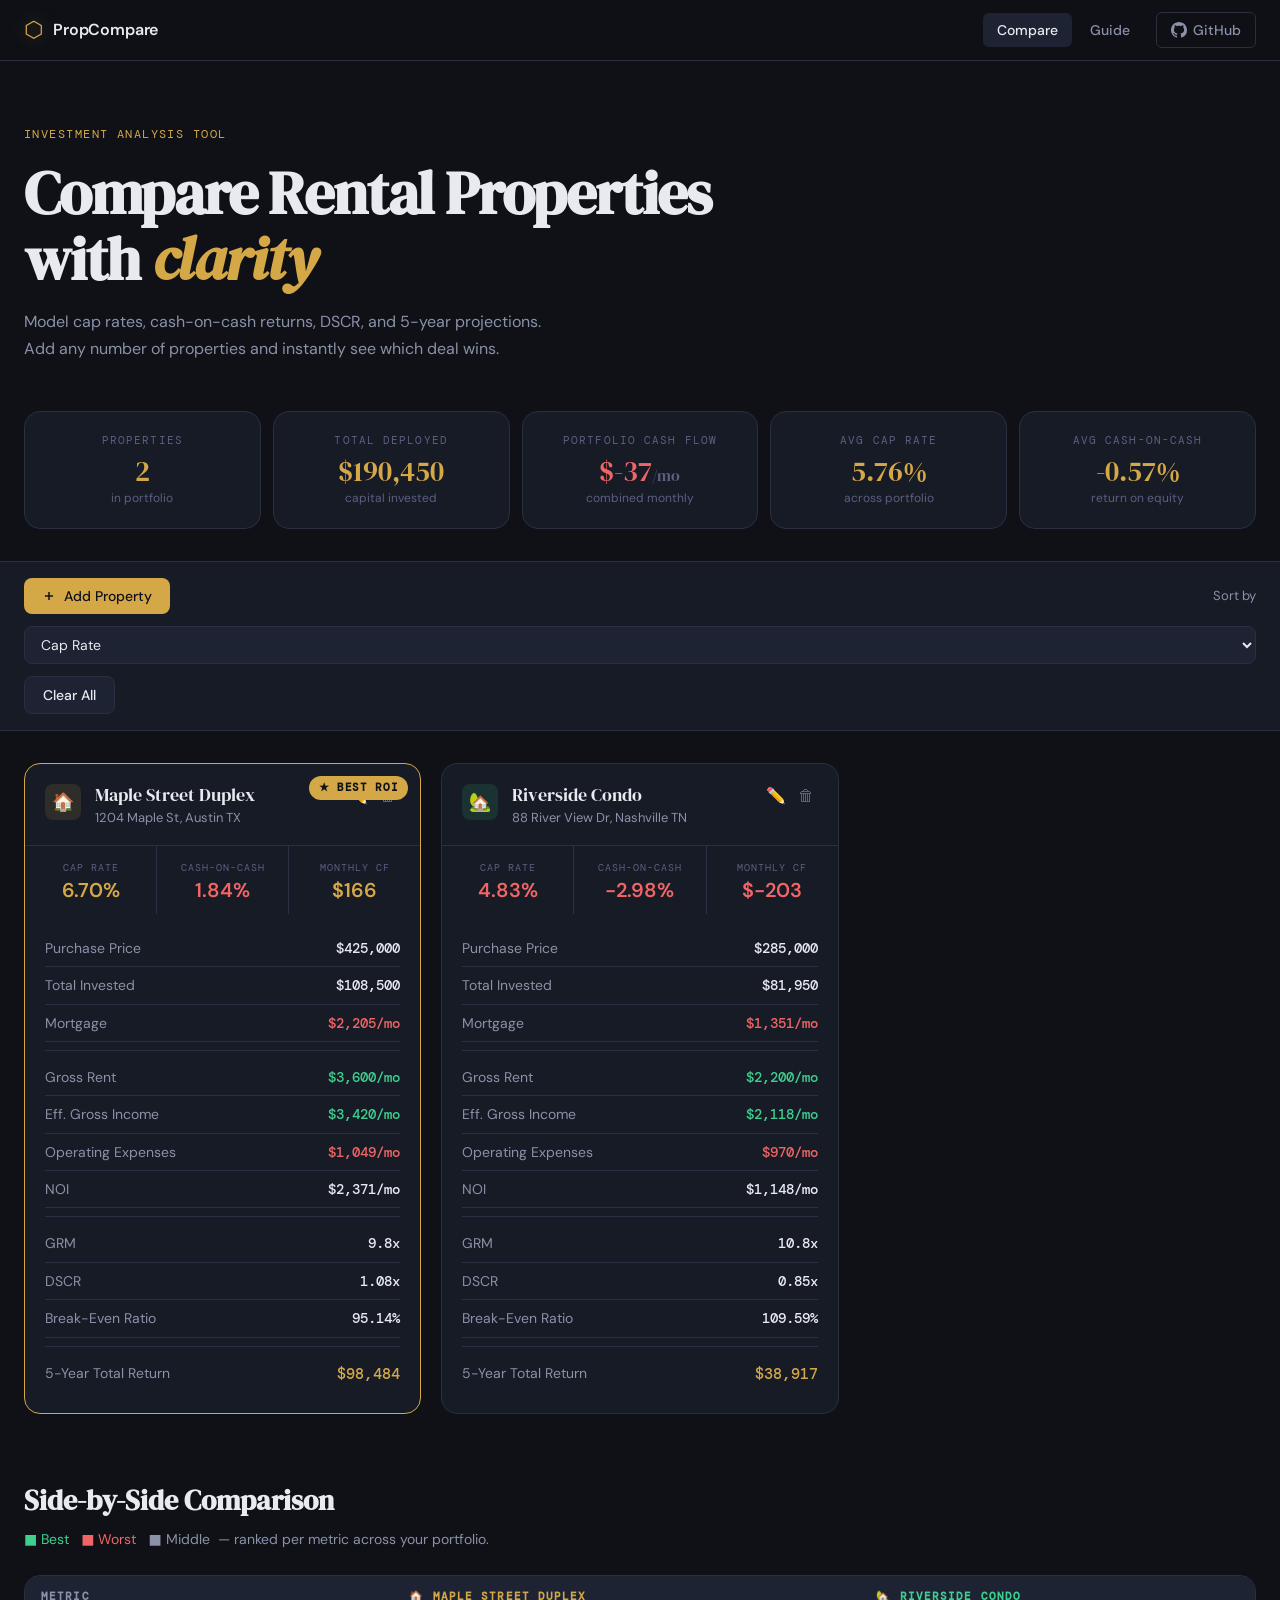
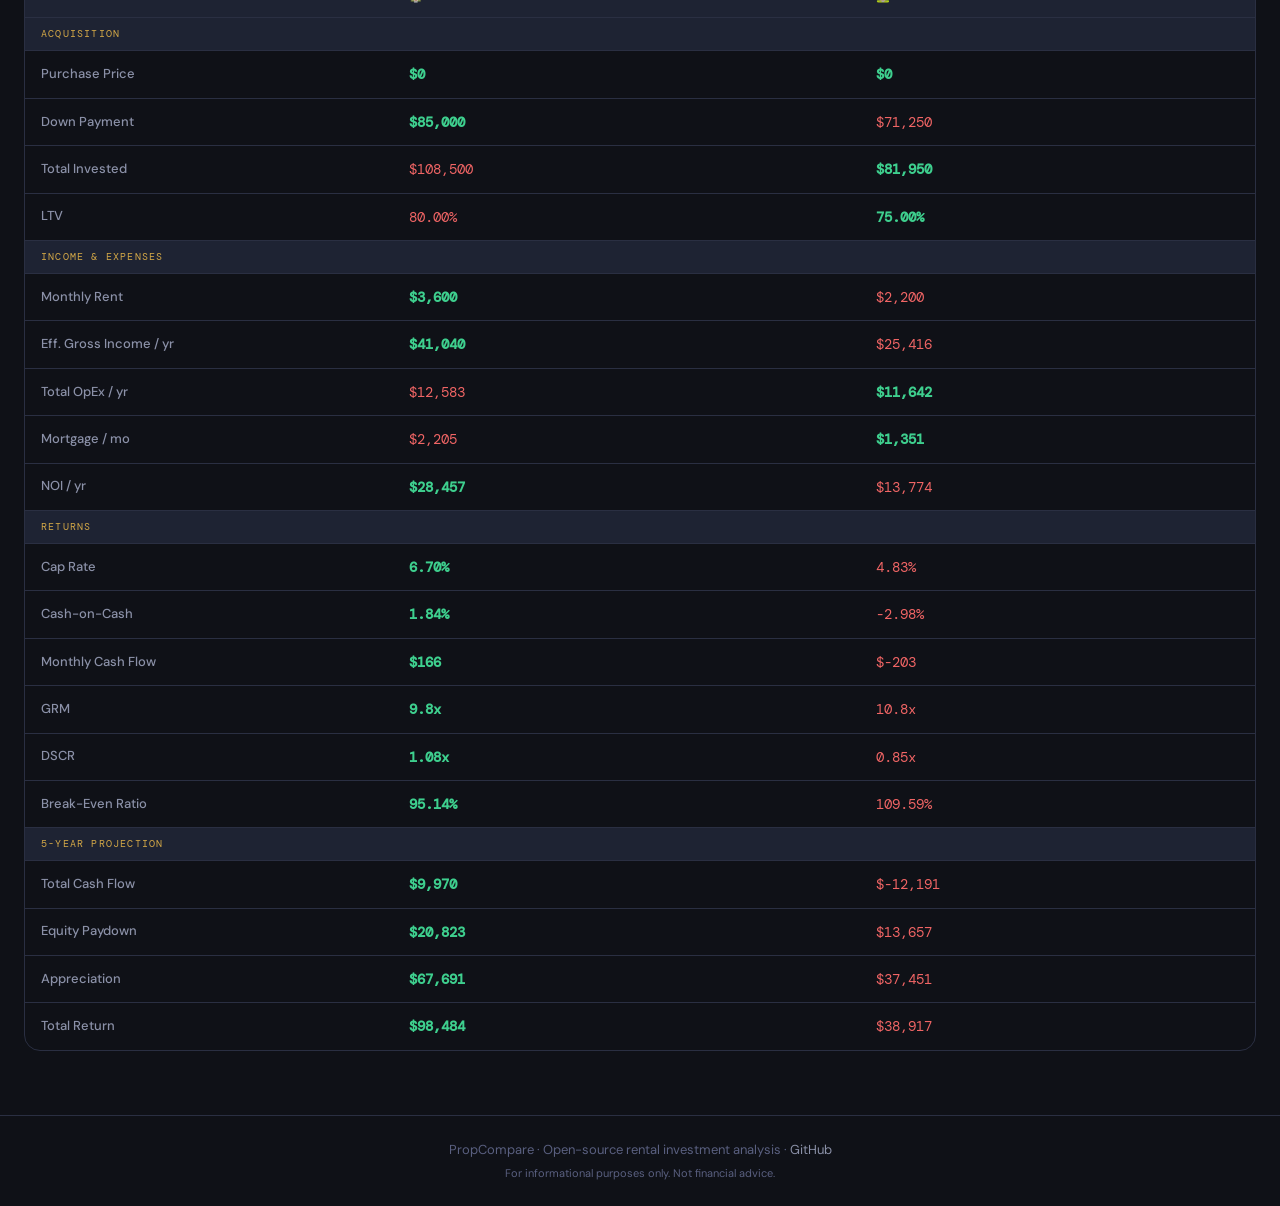
==== index.html @ 389f9422 "Add files via upload" ====
<!DOCTYPE html>
<html lang="en">
<head>
  <meta charset="UTF-8" />
  <meta name="viewport" content="width=device-width, initial-scale=1.0" />
  <title>PropCompare · Rental Property Investment Tool</title>
  <meta name="description" content="Compare rental properties side-by-side with cap rate, cash-on-cash return, DSCR, and 5-year projections." />
  <link rel="preconnect" href="https://fonts.googleapis.com" />
  <link rel="preconnect" href="https://fonts.gstatic.com" crossorigin />
  <link href="https://fonts.googleapis.com/css2?family=DM+Serif+Display:ital@0;1&family=DM+Sans:wght@300;400;500;600&family=DM+Mono:wght@400;500&display=swap" rel="stylesheet" />
  <link rel="stylesheet" href="assets/css/main.css" />
</head>
<body>
  <header class="site-header">
    <div class="header-inner">
      <a href="index.html" class="logo">
        <span class="logo-mark">⬡</span>
        <span class="logo-text">PropCompare</span>
      </a>
      <nav class="site-nav">
        <a href="index.html" class="nav-link active">Compare</a>
        <a href="guide.html" class="nav-link">Guide</a>
        <a href="https://github.com/aroan518/Finance-Project" class="nav-link nav-link--github" target="_blank" rel="noopener">
          <svg width="16" height="16" viewBox="0 0 24 24" fill="currentColor"><path d="M12 0C5.37 0 0 5.37 0 12c0 5.31 3.435 9.795 8.205 11.385.6.105.825-.255.825-.57 0-.285-.015-1.23-.015-2.235-3.015.555-3.795-.735-4.035-1.41-.135-.345-.72-1.41-1.23-1.695-.42-.225-1.02-.78-.015-.795.945-.015 1.62.87 1.845 1.23 1.08 1.815 2.805 1.305 3.495.99.105-.78.42-1.305.765-1.605-2.67-.3-5.46-1.335-5.46-5.925 0-1.305.465-2.385 1.23-3.225-.12-.3-.54-1.53.12-3.18 0 0 1.005-.315 3.3 1.23.96-.27 1.98-.405 3-.405s2.04.135 3 .405c2.295-1.56 3.3-1.23 3.3-1.23.66 1.65.24 2.88.12 3.18.765.84 1.23 1.905 1.23 3.225 0 4.605-2.805 5.625-5.475 5.925.435.375.81 1.095.81 2.22 0 1.605-.015 2.895-.015 3.3 0 .315.225.69.825.57A12.02 12.02 0 0 0 24 12c0-6.63-5.37-12-12-12z"/></svg>
          GitHub
        </a>
      </nav>
    </div>
  </header>

  <main class="site-main">

    <!-- Hero -->
    <section class="hero">
      <div class="hero-eyebrow">Investment Analysis Tool</div>
      <h1>Compare Rental Properties<br>with <em>clarity</em></h1>
      <p class="hero-sub">
        Model cap rates, cash-on-cash returns, DSCR, and 5-year projections.
        Add any number of properties and instantly see which deal wins.
      </p>
    </section>

    <!-- Summary Bar -->
    <div class="summary-bar" id="summary-bar"></div>

    <!-- Controls -->
    <div class="controls-bar">
      <div class="controls-bar-inner">
        <button class="btn btn-primary" id="btn-add">
          <svg width="14" height="14" viewBox="0 0 24 24" fill="none" stroke="currentColor" stroke-width="2.5"><line x1="12" y1="5" x2="12" y2="19"/><line x1="5" y1="12" x2="19" y2="12"/></svg>
          Add Property
        </button>
        <span class="controls-sep"></span>
        <span class="sort-label">Sort by</span>
        <select class="sort-select" id="sort-select">
          <option value="cap_rate">Cap Rate</option>
          <option value="cash_on_cash">Cash-on-Cash Return</option>
          <option value="monthly_cf">Monthly Cash Flow</option>
          <option value="dscr">DSCR</option>
          <option value="noi">NOI</option>
        </select>
        <button class="btn btn-secondary" id="btn-clear">Clear All</button>
      </div>
    </div>

    <!-- Cards Grid -->
    <section class="properties-section">
      <div class="properties-grid" id="properties-grid"></div>
    </section>

    <!-- Comparison Table -->
    <section class="compare-section hidden" id="compare-section">
      <h2>Side-by-Side Comparison</h2>
      <p class="section-sub">
        <span style="color:var(--green)">■ Best</span> &nbsp;
        <span style="color:var(--red)">■ Worst</span> &nbsp;
        <span style="color:var(--text-2)">■ Middle</span>
        &nbsp;— ranked per metric across your portfolio.
      </p>
      <div class="compare-table-wrap" id="compare-table-wrap"></div>
    </section>

  </main>

  <footer class="site-footer">
    <div class="footer-inner">
      <p class="footer-note">PropCompare · Open-source rental investment analysis · <a href="https://github.com/aroan518/Finance-Project">GitHub</a></p>
      <p class="footer-disclaimer">For informational purposes only. Not financial advice.</p>
    </div>
  </footer>

  <!-- Add / Edit Modal -->
  <div class="modal-overlay" id="modal-overlay" role="dialog" aria-modal="true" aria-labelledby="modal-title">
    <div class="modal">
      <div class="modal-header">
        <h2 class="modal-title" id="modal-title">Add Property</h2>
        <button class="modal-close" id="btn-close-modal" aria-label="Close">✕</button>
      </div>

      <div class="modal-body">
        <form id="prop-form" onsubmit="return false">

          <div class="form-section-title">Property Info</div>
          <div class="form-grid">
            <div class="form-group span-2">
              <label for="f-name">Property Name *</label>
              <input type="text" id="f-name" placeholder="e.g. Maple Street Duplex" required />
            </div>
            <div class="form-group span-2">
              <label for="f-address">Address</label>
              <input type="text" id="f-address" placeholder="123 Main St, City, State" />
            </div>
          </div>

          <div class="form-section-title">Financing</div>
          <div class="form-grid">
            <div class="form-group">
              <label for="f-purchase_price">Purchase Price *</label>
              <div class="input-prefix-group">
                <span class="input-prefix">$</span>
                <input type="number" id="f-purchase_price" placeholder="350000" min="0" required />
              </div>
            </div>
            <div class="form-group">
              <label for="f-down_payment_pct">Down Payment</label>
              <div class="input-suffix-group">
                <input type="number" id="f-down_payment_pct" placeholder="20" min="0" max="100" step="0.5" />
                <span class="input-suffix">%</span>
              </div>
            </div>
            <div class="form-group">
              <label for="f-interest_rate">Interest Rate</label>
              <div class="input-suffix-group">
                <input type="number" id="f-interest_rate" placeholder="6.75" min="0" max="30" step="0.125" />
                <span class="input-suffix">%</span>
              </div>
            </div>
            <div class="form-group">
              <label for="f-loan_term">Loan Term (years)</label>
              <input type="number" id="f-loan_term" placeholder="30" min="1" max="40" />
            </div>
            <div class="form-group">
              <label for="f-closing_costs">Closing Costs</label>
              <div class="input-prefix-group">
                <span class="input-prefix">$</span>
                <input type="number" id="f-closing_costs" placeholder="8500" min="0" />
              </div>
            </div>
            <div class="form-group">
              <label for="f-rehab_costs">Rehab / Repairs</label>
              <div class="input-prefix-group">
                <span class="input-prefix">$</span>
                <input type="number" id="f-rehab_costs" placeholder="0" min="0" />
              </div>
            </div>
          </div>

          <div class="form-section-title">Income</div>
          <div class="form-grid">
            <div class="form-group">
              <label for="f-monthly_rent">Monthly Rent *</label>
              <div class="input-prefix-group">
                <span class="input-prefix">$</span>
                <input type="number" id="f-monthly_rent" placeholder="2400" min="0" required />
              </div>
            </div>
            <div class="form-group">
              <label for="f-vacancy_rate">Vacancy Rate</label>
              <div class="input-suffix-group">
                <input type="number" id="f-vacancy_rate" placeholder="5" min="0" max="100" step="0.5" />
                <span class="input-suffix">%</span>
              </div>
            </div>
            <div class="form-group span-2">
              <label for="f-other_income">Other Income / month (laundry, parking…)</label>
              <div class="input-prefix-group">
                <span class="input-prefix">$</span>
                <input type="number" id="f-other_income" placeholder="0" min="0" />
              </div>
            </div>
          </div>

          <div class="form-section-title">Annual Expenses</div>
          <div class="form-grid">
            <div class="form-group">
              <label for="f-property_tax">Property Tax / yr</label>
              <div class="input-prefix-group">
                <span class="input-prefix">$</span>
                <input type="number" id="f-property_tax" placeholder="4800" min="0" />
              </div>
            </div>
            <div class="form-group">
              <label for="f-insurance">Insurance / yr</label>
              <div class="input-prefix-group">
                <span class="input-prefix">$</span>
                <input type="number" id="f-insurance" placeholder="1500" min="0" />
              </div>
            </div>
            <div class="form-group">
              <label for="f-maintenance">Maintenance / yr</label>
              <div class="input-prefix-group">
                <span class="input-prefix">$</span>
                <input type="number" id="f-maintenance" placeholder="2000" min="0" />
              </div>
            </div>
            <div class="form-group">
              <label for="f-management_pct">Property Mgmt</label>
              <div class="input-suffix-group">
                <input type="number" id="f-management_pct" placeholder="8" min="0" max="100" step="0.5" />
                <span class="input-suffix">%</span>
              </div>
            </div>
            <div class="form-group">
              <label for="f-hoa">HOA / yr</label>
              <div class="input-prefix-group">
                <span class="input-prefix">$</span>
                <input type="number" id="f-hoa" placeholder="0" min="0" />
              </div>
            </div>
            <div class="form-group">
              <label for="f-utilities">Utilities / yr</label>
              <div class="input-prefix-group">
                <span class="input-prefix">$</span>
                <input type="number" id="f-utilities" placeholder="0" min="0" />
              </div>
            </div>
          </div>

          <div class="form-section-title">Projection Assumptions</div>
          <div class="form-grid">
            <div class="form-group">
              <label for="f-appreciation_rate">Annual Appreciation</label>
              <div class="input-suffix-group">
                <input type="number" id="f-appreciation_rate" placeholder="3" min="0" max="20" step="0.1" />
                <span class="input-suffix">%</span>
              </div>
            </div>
          </div>

        </form>
      </div>

      <div class="modal-footer">
        <button class="btn btn-secondary" id="btn-cancel">Cancel</button>
        <button class="btn btn-primary" id="btn-save">Save Property</button>
      </div>
    </div>
  </div>

  <script src="assets/js/main.js"></script>
</body>
</html>
---- assets/css/main.css ----
/* =========================================================
   PropCompare · Main Stylesheet
   Aesthetic: Editorial finance — dark slate + warm gold
   ========================================================= */

:root {
  --bg:         #0f1117;
  --bg-2:       #171b26;
  --bg-3:       #1e2333;
  --border:     #2a2f42;
  --gold:       #d4a847;
  --gold-light: #e8c870;
  --gold-dim:   rgba(212,168,71,.15);
  --green:      #3ecf8e;
  --green-dim:  rgba(62,207,142,.12);
  --red:        #f06565;
  --red-dim:    rgba(240,101,101,.12);
  --text:       #e8eaf0;
  --text-2:     #8b91a8;
  --text-3:     #5a6080;
  --radius:     8px;
  --radius-lg:  16px;
  --shadow:     0 4px 24px rgba(0,0,0,.4);
  --shadow-lg:  0 8px 48px rgba(0,0,0,.5);
  --font-display: 'DM Serif Display', Georgia, serif;
  --font-body:    'DM Sans', system-ui, sans-serif;
  --font-mono:    'DM Mono', 'Courier New', monospace;
  --transition:   0.2s cubic-bezier(0.4, 0, 0.2, 1);
}

*, *::before, *::after { box-sizing: border-box; margin: 0; padding: 0; }

html { scroll-behavior: smooth; }

body {
  background: var(--bg);
  color: var(--text);
  font-family: var(--font-body);
  font-size: 15px;
  line-height: 1.6;
  min-height: 100vh;
  display: flex;
  flex-direction: column;
}

/* ── Header ── */
.site-header {
  position: sticky;
  top: 0;
  z-index: 100;
  background: rgba(15,17,23,.9);
  backdrop-filter: blur(12px);
  border-bottom: 1px solid var(--border);
}
.header-inner {
  max-width: 1280px;
  margin: 0 auto;
  padding: 0 24px;
  height: 60px;
  display: flex;
  align-items: center;
  justify-content: space-between;
}
.logo {
  display: flex;
  align-items: center;
  gap: 10px;
  text-decoration: none;
  color: var(--text);
  font-weight: 600;
  font-size: 16px;
  letter-spacing: -.01em;
}
.logo-mark {
  font-size: 22px;
  color: var(--gold);
  line-height: 1;
  filter: drop-shadow(0 0 8px rgba(212,168,71,.5));
}
.site-nav { display: flex; align-items: center; gap: 4px; }
.nav-link {
  padding: 6px 14px;
  border-radius: 6px;
  text-decoration: none;
  color: var(--text-2);
  font-size: 14px;
  font-weight: 500;
  transition: all var(--transition);
  display: flex;
  align-items: center;
  gap: 6px;
}
.nav-link:hover, .nav-link.active { color: var(--text); background: var(--bg-3); }
.nav-link--github { border: 1px solid var(--border); margin-left: 8px; }
.nav-link--github:hover { border-color: var(--gold); color: var(--gold); background: var(--gold-dim); }

/* ── Main ── */
.site-main { flex: 1; }

/* ── Hero ── */
.hero {
  padding: 64px 24px 48px;
  max-width: 1280px;
  margin: 0 auto;
}
.hero-eyebrow {
  font-family: var(--font-mono);
  font-size: 12px;
  letter-spacing: .12em;
  text-transform: uppercase;
  color: var(--gold);
  margin-bottom: 16px;
}
.hero h1 {
  font-family: var(--font-display);
  font-size: clamp(36px, 5vw, 60px);
  line-height: 1.1;
  letter-spacing: -.02em;
  color: var(--text);
  margin-bottom: 16px;
}
.hero h1 em {
  font-style: italic;
  color: var(--gold);
}
.hero-sub {
  color: var(--text-2);
  font-size: 16px;
  max-width: 520px;
  line-height: 1.7;
}

/* ── Controls Bar ── */
.controls-bar {
  background: var(--bg-2);
  border-top: 1px solid var(--border);
  border-bottom: 1px solid var(--border);
  padding: 16px 24px;
  display: flex;
  align-items: center;
  gap: 12px;
  flex-wrap: wrap;
}
.controls-bar-inner {
  max-width: 1280px;
  margin: 0 auto;
  width: 100%;
  display: flex;
  align-items: center;
  gap: 12px;
  flex-wrap: wrap;
}
.btn {
  display: inline-flex;
  align-items: center;
  gap: 8px;
  padding: 9px 18px;
  border-radius: var(--radius);
  border: none;
  font-family: var(--font-body);
  font-size: 14px;
  font-weight: 500;
  cursor: pointer;
  transition: all var(--transition);
  white-space: nowrap;
}
.btn-primary {
  background: var(--gold);
  color: #0f1117;
}
.btn-primary:hover {
  background: var(--gold-light);
  transform: translateY(-1px);
  box-shadow: 0 4px 16px rgba(212,168,71,.3);
}
.btn-secondary {
  background: var(--bg-3);
  color: var(--text);
  border: 1px solid var(--border);
}
.btn-secondary:hover {
  background: var(--border);
  border-color: var(--text-3);
}
.btn-danger {
  background: var(--red-dim);
  color: var(--red);
  border: 1px solid transparent;
}
.btn-danger:hover { border-color: var(--red); }

.controls-sep { flex: 1; }

.sort-label {
  font-size: 13px;
  color: var(--text-2);
  white-space: nowrap;
}
.sort-select {
  background: var(--bg-3);
  border: 1px solid var(--border);
  color: var(--text);
  padding: 8px 12px;
  border-radius: var(--radius);
  font-family: var(--font-body);
  font-size: 14px;
  cursor: pointer;
  outline: none;
}
.sort-select:focus { border-color: var(--gold); }

/* ── Properties Grid ── */
.properties-section {
  max-width: 1280px;
  margin: 0 auto;
  padding: 32px 24px 64px;
}

.properties-grid {
  display: grid;
  grid-template-columns: repeat(auto-fill, minmax(340px, 1fr));
  gap: 20px;
}

.empty-state {
  grid-column: 1/-1;
  text-align: center;
  padding: 80px 24px;
  color: var(--text-3);
}
.empty-state-icon { font-size: 48px; margin-bottom: 16px; opacity: .5; }
.empty-state h3 { font-family: var(--font-display); font-size: 24px; color: var(--text-2); margin-bottom: 8px; }

/* ── Property Card ── */
.property-card {
  background: var(--bg-2);
  border: 1px solid var(--border);
  border-radius: var(--radius-lg);
  overflow: hidden;
  transition: all var(--transition);
  position: relative;
  animation: cardIn .35s ease both;
}
@keyframes cardIn {
  from { opacity: 0; transform: translateY(12px); }
  to   { opacity: 1; transform: translateY(0); }
}
.property-card:hover {
  border-color: var(--gold);
  box-shadow: 0 0 0 1px var(--gold), var(--shadow-lg);
  transform: translateY(-2px);
}
.property-card.best-pick { border-color: var(--gold); }
.property-card.best-pick::before {
  content: '★ Best ROI';
  position: absolute;
  top: 12px;
  right: 12px;
  background: var(--gold);
  color: #0f1117;
  font-size: 11px;
  font-weight: 600;
  font-family: var(--font-mono);
  letter-spacing: .06em;
  padding: 3px 10px;
  border-radius: 20px;
  text-transform: uppercase;
}

.card-header {
  padding: 20px 20px 0;
  display: flex;
  align-items: flex-start;
  gap: 14px;
}
.card-color-dot {
  width: 36px;
  height: 36px;
  border-radius: 8px;
  flex-shrink: 0;
  display: flex;
  align-items: center;
  justify-content: center;
  font-size: 18px;
}
.card-title-group { flex: 1; min-width: 0; }
.card-name {
  font-family: var(--font-display);
  font-size: 18px;
  line-height: 1.2;
  color: var(--text);
  white-space: nowrap;
  overflow: hidden;
  text-overflow: ellipsis;
}
.card-address {
  font-size: 13px;
  color: var(--text-2);
  margin-top: 2px;
  white-space: nowrap;
  overflow: hidden;
  text-overflow: ellipsis;
}
.card-actions { display: flex; gap: 4px; }
.card-btn {
  background: none;
  border: none;
  color: var(--text-3);
  cursor: pointer;
  padding: 4px;
  border-radius: 4px;
  font-size: 16px;
  transition: all var(--transition);
  line-height: 1;
}
.card-btn:hover { color: var(--text); background: var(--bg-3); }
.card-btn.delete:hover { color: var(--red); }

/* Key metrics row */
.card-metrics {
  display: grid;
  grid-template-columns: repeat(3, 1fr);
  gap: 1px;
  background: var(--border);
  margin: 16px 0 0;
  border-top: 1px solid var(--border);
}
.metric-cell {
  background: var(--bg-2);
  padding: 14px 16px;
  text-align: center;
}
.metric-label {
  font-family: var(--font-mono);
  font-size: 10px;
  letter-spacing: .1em;
  text-transform: uppercase;
  color: var(--text-3);
  margin-bottom: 4px;
}
.metric-value {
  font-size: 20px;
  font-weight: 600;
  line-height: 1;
}
.metric-value.good  { color: var(--green); }
.metric-value.warn  { color: var(--gold); }
.metric-value.bad   { color: var(--red); }
.metric-value.neutral { color: var(--text); }

/* Card body */
.card-body { padding: 16px 20px 20px; }

.card-row {
  display: flex;
  justify-content: space-between;
  align-items: center;
  padding: 7px 0;
  border-bottom: 1px solid var(--border);
  font-size: 14px;
}
.card-row:last-child { border-bottom: none; }
.card-row-label { color: var(--text-2); }
.card-row-value { font-weight: 500; font-family: var(--font-mono); }
.card-row-value.income { color: var(--green); }
.card-row-value.expense { color: var(--red); }
.card-row-value.cashflow { color: var(--gold); font-size: 15px; }

.card-divider {
  height: 1px;
  background: var(--border);
  margin: 8px 0;
}

/* ── Modal (Add/Edit Property) ── */
.modal-overlay {
  position: fixed;
  inset: 0;
  background: rgba(0,0,0,.75);
  backdrop-filter: blur(4px);
  z-index: 200;
  display: flex;
  align-items: center;
  justify-content: center;
  padding: 24px;
  opacity: 0;
  pointer-events: none;
  transition: opacity var(--transition);
}
.modal-overlay.active {
  opacity: 1;
  pointer-events: all;
}
.modal {
  background: var(--bg-2);
  border: 1px solid var(--border);
  border-radius: var(--radius-lg);
  width: 100%;
  max-width: 620px;
  max-height: 90vh;
  overflow-y: auto;
  box-shadow: var(--shadow-lg);
  transform: scale(.96) translateY(8px);
  transition: transform var(--transition);
}
.modal-overlay.active .modal {
  transform: scale(1) translateY(0);
}

.modal-header {
  padding: 24px 24px 0;
  display: flex;
  align-items: center;
  justify-content: space-between;
  position: sticky;
  top: 0;
  background: var(--bg-2);
  border-bottom: 1px solid var(--border);
  padding-bottom: 16px;
  z-index: 1;
}
.modal-title {
  font-family: var(--font-display);
  font-size: 22px;
  color: var(--text);
}
.modal-close {
  background: none;
  border: none;
  color: var(--text-2);
  font-size: 22px;
  cursor: pointer;
  padding: 4px;
  border-radius: 4px;
  transition: all var(--transition);
  line-height: 1;
}
.modal-close:hover { color: var(--text); background: var(--bg-3); }

.modal-body { padding: 24px; }

.form-section-title {
  font-family: var(--font-mono);
  font-size: 11px;
  letter-spacing: .12em;
  text-transform: uppercase;
  color: var(--gold);
  margin-bottom: 14px;
  margin-top: 24px;
  padding-bottom: 6px;
  border-bottom: 1px solid var(--gold-dim);
}
.form-section-title:first-child { margin-top: 0; }

.form-grid {
  display: grid;
  grid-template-columns: 1fr 1fr;
  gap: 14px;
}
.form-grid.cols-1 { grid-template-columns: 1fr; }
.form-group { display: flex; flex-direction: column; gap: 6px; }
.form-group.span-2 { grid-column: span 2; }

label {
  font-size: 13px;
  color: var(--text-2);
  font-weight: 500;
}
input[type="text"],
input[type="number"],
select,
textarea {
  background: var(--bg-3);
  border: 1px solid var(--border);
  border-radius: var(--radius);
  color: var(--text);
  font-family: var(--font-body);
  font-size: 14px;
  padding: 9px 12px;
  width: 100%;
  outline: none;
  transition: border-color var(--transition);
}
input:focus, select:focus, textarea:focus {
  border-color: var(--gold);
  box-shadow: 0 0 0 3px var(--gold-dim);
}
input::placeholder { color: var(--text-3); }

.input-prefix-group {
  position: relative;
}
.input-prefix {
  position: absolute;
  left: 10px;
  top: 50%;
  transform: translateY(-50%);
  color: var(--text-3);
  font-family: var(--font-mono);
  font-size: 13px;
  pointer-events: none;
}
.input-prefix-group input { padding-left: 26px; }
.input-suffix {
  position: absolute;
  right: 10px;
  top: 50%;
  transform: translateY(-50%);
  color: var(--text-3);
  font-family: var(--font-mono);
  font-size: 13px;
  pointer-events: none;
}
.input-suffix-group input { padding-right: 28px; }

.modal-footer {
  padding: 16px 24px 24px;
  display: flex;
  justify-content: flex-end;
  gap: 10px;
  border-top: 1px solid var(--border);
  margin-top: 8px;
}

/* ── Comparison Table ── */
.compare-section {
  max-width: 1280px;
  margin: 0 auto;
  padding: 0 24px 64px;
}
.compare-section h2 {
  font-family: var(--font-display);
  font-size: 28px;
  color: var(--text);
  margin-bottom: 6px;
}
.compare-section .section-sub {
  color: var(--text-2);
  font-size: 14px;
  margin-bottom: 24px;
}
.compare-table-wrap {
  overflow-x: auto;
  border: 1px solid var(--border);
  border-radius: var(--radius-lg);
}
.compare-table {
  width: 100%;
  border-collapse: collapse;
  font-size: 14px;
}
.compare-table th {
  background: var(--bg-3);
  padding: 12px 16px;
  text-align: left;
  font-family: var(--font-mono);
  font-size: 11px;
  letter-spacing: .1em;
  text-transform: uppercase;
  color: var(--text-3);
  border-bottom: 1px solid var(--border);
  white-space: nowrap;
}
.compare-table th:first-child { color: var(--text-2); }
.compare-table td {
  padding: 12px 16px;
  border-bottom: 1px solid var(--border);
  font-family: var(--font-mono);
  white-space: nowrap;
}
.compare-table tr:last-child td { border-bottom: none; }
.compare-table tr:hover td { background: var(--bg-3); }
.compare-table .row-label {
  font-family: var(--font-body);
  color: var(--text-2);
  font-size: 13px;
  font-weight: 500;
}
.compare-table .cell-best {
  color: var(--green);
  font-weight: 600;
}
.compare-table .cell-worst { color: var(--red); }
.compare-table .cell-mid { color: var(--text); }
.compare-table .section-row td {
  background: var(--bg-3);
  color: var(--gold);
  font-family: var(--font-mono);
  font-size: 10px;
  letter-spacing: .12em;
  text-transform: uppercase;
  padding: 8px 16px;
}

/* ── Summary Cards ── */
.summary-bar {
  max-width: 1280px;
  margin: 0 auto;
  padding: 0 24px 32px;
  display: grid;
  grid-template-columns: repeat(auto-fit, minmax(200px, 1fr));
  gap: 12px;
}
.summary-card {
  background: var(--bg-2);
  border: 1px solid var(--border);
  border-radius: var(--radius-lg);
  padding: 20px;
  text-align: center;
}
.summary-card-label {
  font-family: var(--font-mono);
  font-size: 11px;
  letter-spacing: .1em;
  text-transform: uppercase;
  color: var(--text-3);
  margin-bottom: 8px;
}
.summary-card-value {
  font-family: var(--font-display);
  font-size: 28px;
  color: var(--gold);
  line-height: 1;
}
.summary-card-sub {
  font-size: 12px;
  color: var(--text-3);
  margin-top: 4px;
}

/* ── Footer ── */
.site-footer {
  border-top: 1px solid var(--border);
  padding: 24px;
  text-align: center;
}
.footer-inner { max-width: 1280px; margin: 0 auto; }
.footer-note { font-size: 13px; color: var(--text-3); }
.footer-note a { color: var(--text-2); text-decoration: none; }
.footer-note a:hover { color: var(--gold); }
.footer-disclaimer { font-size: 11px; color: var(--text-3); margin-top: 4px; }

/* ── Utilities ── */
.hidden { display: none !important; }
.sr-only { position: absolute; width: 1px; height: 1px; padding: 0; margin: -1px; overflow: hidden; clip: rect(0,0,0,0); border: 0; }

/* ── Responsive ── */
@media (max-width: 640px) {
  .form-grid { grid-template-columns: 1fr; }
  .form-group.span-2 { grid-column: span 1; }
  .hero h1 { font-size: 32px; }
  .properties-grid { grid-template-columns: 1fr; }
}
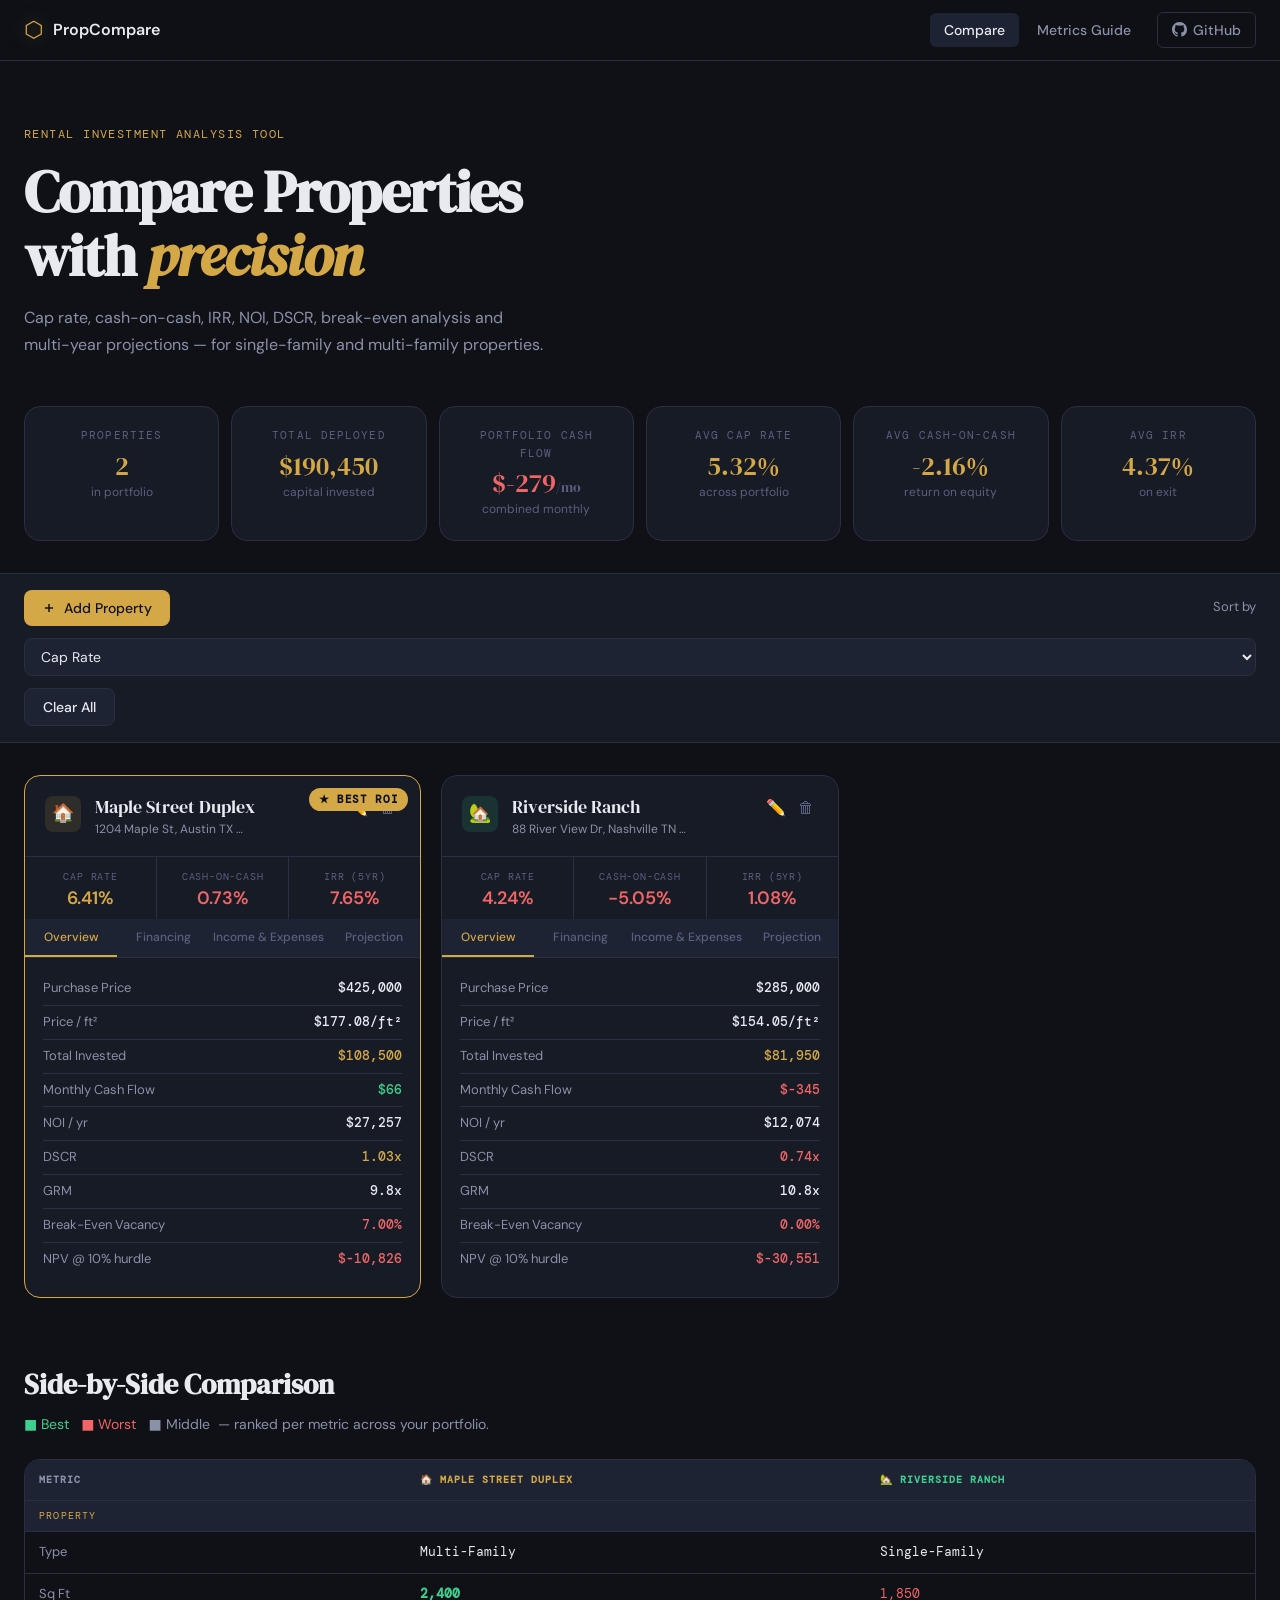
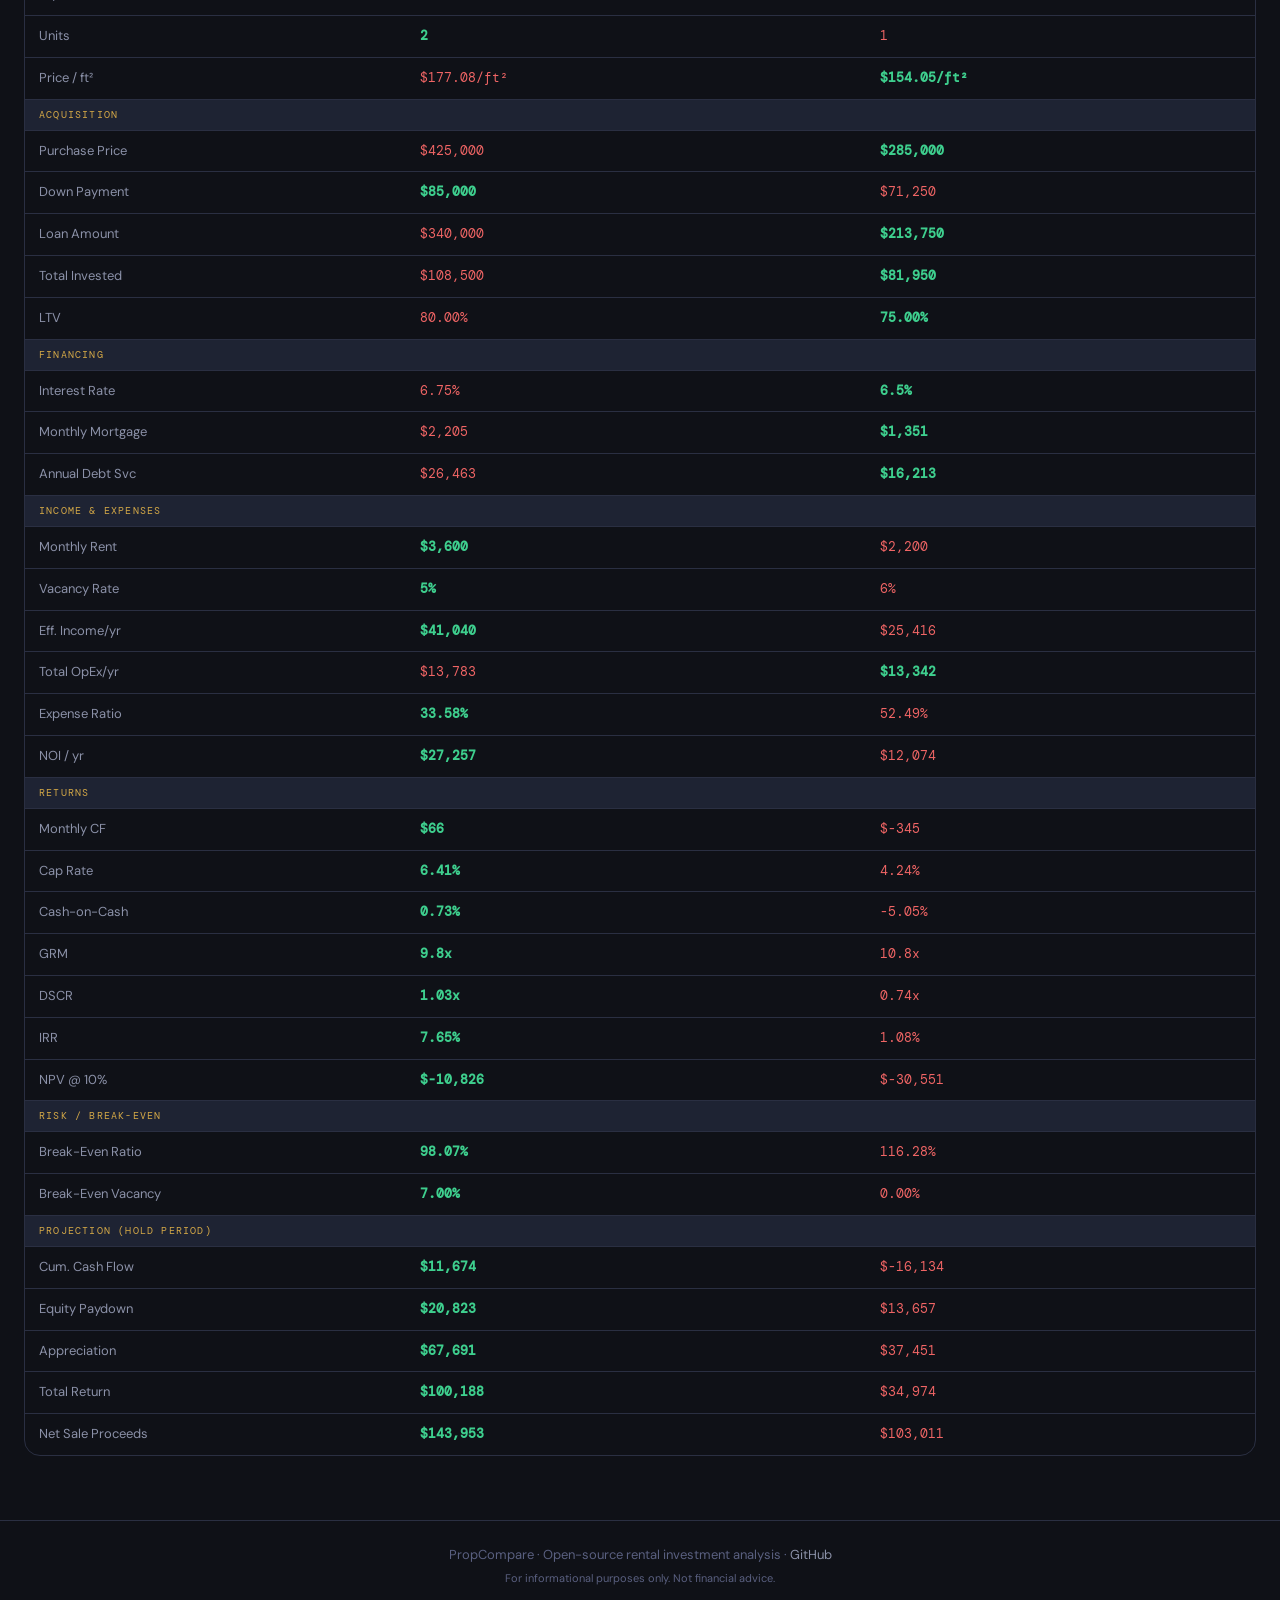
==== commit 03566264: "Add files via upload" ====
--- a/index.html
+++ b/index.html
@@ -4,249 +4,351 @@
   <meta charset="UTF-8" />
   <meta name="viewport" content="width=device-width, initial-scale=1.0" />
   <title>PropCompare · Rental Property Investment Tool</title>
-  <meta name="description" content="Compare rental properties side-by-side with cap rate, cash-on-cash return, DSCR, and 5-year projections." />
+  <meta name="description" content="Compare rental properties side-by-side: cap rate, cash-on-cash, IRR, NOI, DSCR, break-even analysis and 5-year projections." />
   <link rel="preconnect" href="https://fonts.googleapis.com" />
   <link rel="preconnect" href="https://fonts.gstatic.com" crossorigin />
   <link href="https://fonts.googleapis.com/css2?family=DM+Serif+Display:ital@0;1&family=DM+Sans:wght@300;400;500;600&family=DM+Mono:wght@400;500&display=swap" rel="stylesheet" />
   <link rel="stylesheet" href="assets/css/main.css" />
 </head>
 <body>
-  <header class="site-header">
-    <div class="header-inner">
-      <a href="index.html" class="logo">
-        <span class="logo-mark">⬡</span>
-        <span class="logo-text">PropCompare</span>
+
+<header class="site-header">
+  <div class="header-inner">
+    <a href="index.html" class="logo">
+      <span class="logo-mark">⬡</span>
+      <span class="logo-text">PropCompare</span>
+    </a>
+    <nav class="site-nav">
+      <a href="index.html" class="nav-link active">Compare</a>
+      <a href="guide.html" class="nav-link">Metrics Guide</a>
+      <a href="https://github.com/aroan518/Finance-Project" class="nav-link nav-link--github" target="_blank" rel="noopener">
+        <svg width="15" height="15" viewBox="0 0 24 24" fill="currentColor"><path d="M12 0C5.37 0 0 5.37 0 12c0 5.31 3.435 9.795 8.205 11.385.6.105.825-.255.825-.57 0-.285-.015-1.23-.015-2.235-3.015.555-3.795-.735-4.035-1.41-.135-.345-.72-1.41-1.23-1.695-.42-.225-1.02-.78-.015-.795.945-.015 1.62.87 1.845 1.23 1.08 1.815 2.805 1.305 3.495.99.105-.78.42-1.305.765-1.605-2.67-.3-5.46-1.335-5.46-5.925 0-1.305.465-2.385 1.23-3.225-.12-.3-.54-1.53.12-3.18 0 0 1.005-.315 3.3 1.23.96-.27 1.98-.405 3-.405s2.04.135 3 .405c2.295-1.56 3.3-1.23 3.3-1.23.66 1.65.24 2.88.12 3.18.765.84 1.23 1.905 1.23 3.225 0 4.605-2.805 5.625-5.475 5.925.435.375.81 1.095.81 2.22 0 1.605-.015 2.895-.015 3.3 0 .315.225.69.825.57A12.02 12.02 0 0 0 24 12c0-6.63-5.37-12-12-12z"/></svg>
+        GitHub
       </a>
-      <nav class="site-nav">
-        <a href="index.html" class="nav-link active">Compare</a>
-        <a href="guide.html" class="nav-link">Guide</a>
-        <a href="https://github.com/aroan518/Finance-Project" class="nav-link nav-link--github" target="_blank" rel="noopener">
-          <svg width="16" height="16" viewBox="0 0 24 24" fill="currentColor"><path d="M12 0C5.37 0 0 5.37 0 12c0 5.31 3.435 9.795 8.205 11.385.6.105.825-.255.825-.57 0-.285-.015-1.23-.015-2.235-3.015.555-3.795-.735-4.035-1.41-.135-.345-.72-1.41-1.23-1.695-.42-.225-1.02-.78-.015-.795.945-.015 1.62.87 1.845 1.23 1.08 1.815 2.805 1.305 3.495.99.105-.78.42-1.305.765-1.605-2.67-.3-5.46-1.335-5.46-5.925 0-1.305.465-2.385 1.23-3.225-.12-.3-.54-1.53.12-3.18 0 0 1.005-.315 3.3 1.23.96-.27 1.98-.405 3-.405s2.04.135 3 .405c2.295-1.56 3.3-1.23 3.3-1.23.66 1.65.24 2.88.12 3.18.765.84 1.23 1.905 1.23 3.225 0 4.605-2.805 5.625-5.475 5.925.435.375.81 1.095.81 2.22 0 1.605-.015 2.895-.015 3.3 0 .315.225.69.825.57A12.02 12.02 0 0 0 24 12c0-6.63-5.37-12-12-12z"/></svg>
-          GitHub
-        </a>
-      </nav>
-    </div>
-  </header>
-
-  <main class="site-main">
-
-    <!-- Hero -->
-    <section class="hero">
-      <div class="hero-eyebrow">Investment Analysis Tool</div>
-      <h1>Compare Rental Properties<br>with <em>clarity</em></h1>
-      <p class="hero-sub">
-        Model cap rates, cash-on-cash returns, DSCR, and 5-year projections.
-        Add any number of properties and instantly see which deal wins.
-      </p>
-    </section>
-
-    <!-- Summary Bar -->
-    <div class="summary-bar" id="summary-bar"></div>
-
-    <!-- Controls -->
-    <div class="controls-bar">
-      <div class="controls-bar-inner">
-        <button class="btn btn-primary" id="btn-add">
-          <svg width="14" height="14" viewBox="0 0 24 24" fill="none" stroke="currentColor" stroke-width="2.5"><line x1="12" y1="5" x2="12" y2="19"/><line x1="5" y1="12" x2="19" y2="12"/></svg>
-          Add Property
-        </button>
-        <span class="controls-sep"></span>
-        <span class="sort-label">Sort by</span>
-        <select class="sort-select" id="sort-select">
-          <option value="cap_rate">Cap Rate</option>
-          <option value="cash_on_cash">Cash-on-Cash Return</option>
-          <option value="monthly_cf">Monthly Cash Flow</option>
-          <option value="dscr">DSCR</option>
-          <option value="noi">NOI</option>
-        </select>
-        <button class="btn btn-secondary" id="btn-clear">Clear All</button>
-      </div>
-    </div>
-
-    <!-- Cards Grid -->
-    <section class="properties-section">
-      <div class="properties-grid" id="properties-grid"></div>
-    </section>
-
-    <!-- Comparison Table -->
-    <section class="compare-section hidden" id="compare-section">
-      <h2>Side-by-Side Comparison</h2>
-      <p class="section-sub">
-        <span style="color:var(--green)">■ Best</span> &nbsp;
-        <span style="color:var(--red)">■ Worst</span> &nbsp;
-        <span style="color:var(--text-2)">■ Middle</span>
-        &nbsp;— ranked per metric across your portfolio.
-      </p>
-      <div class="compare-table-wrap" id="compare-table-wrap"></div>
-    </section>
-
-  </main>
-
-  <footer class="site-footer">
-    <div class="footer-inner">
-      <p class="footer-note">PropCompare · Open-source rental investment analysis · <a href="https://github.com/aroan518/Finance-Project">GitHub</a></p>
-      <p class="footer-disclaimer">For informational purposes only. Not financial advice.</p>
-    </div>
-  </footer>
-
-  <!-- Add / Edit Modal -->
-  <div class="modal-overlay" id="modal-overlay" role="dialog" aria-modal="true" aria-labelledby="modal-title">
-    <div class="modal">
-      <div class="modal-header">
-        <h2 class="modal-title" id="modal-title">Add Property</h2>
-        <button class="modal-close" id="btn-close-modal" aria-label="Close">✕</button>
-      </div>
-
-      <div class="modal-body">
-        <form id="prop-form" onsubmit="return false">
-
-          <div class="form-section-title">Property Info</div>
-          <div class="form-grid">
-            <div class="form-group span-2">
-              <label for="f-name">Property Name *</label>
-              <input type="text" id="f-name" placeholder="e.g. Maple Street Duplex" required />
-            </div>
-            <div class="form-group span-2">
-              <label for="f-address">Address</label>
-              <input type="text" id="f-address" placeholder="123 Main St, City, State" />
-            </div>
-          </div>
-
-          <div class="form-section-title">Financing</div>
-          <div class="form-grid">
-            <div class="form-group">
-              <label for="f-purchase_price">Purchase Price *</label>
-              <div class="input-prefix-group">
-                <span class="input-prefix">$</span>
-                <input type="number" id="f-purchase_price" placeholder="350000" min="0" required />
-              </div>
-            </div>
-            <div class="form-group">
-              <label for="f-down_payment_pct">Down Payment</label>
-              <div class="input-suffix-group">
-                <input type="number" id="f-down_payment_pct" placeholder="20" min="0" max="100" step="0.5" />
-                <span class="input-suffix">%</span>
-              </div>
-            </div>
-            <div class="form-group">
-              <label for="f-interest_rate">Interest Rate</label>
-              <div class="input-suffix-group">
-                <input type="number" id="f-interest_rate" placeholder="6.75" min="0" max="30" step="0.125" />
-                <span class="input-suffix">%</span>
-              </div>
-            </div>
-            <div class="form-group">
-              <label for="f-loan_term">Loan Term (years)</label>
-              <input type="number" id="f-loan_term" placeholder="30" min="1" max="40" />
-            </div>
-            <div class="form-group">
-              <label for="f-closing_costs">Closing Costs</label>
-              <div class="input-prefix-group">
-                <span class="input-prefix">$</span>
-                <input type="number" id="f-closing_costs" placeholder="8500" min="0" />
-              </div>
-            </div>
-            <div class="form-group">
-              <label for="f-rehab_costs">Rehab / Repairs</label>
-              <div class="input-prefix-group">
-                <span class="input-prefix">$</span>
-                <input type="number" id="f-rehab_costs" placeholder="0" min="0" />
-              </div>
-            </div>
-          </div>
-
-          <div class="form-section-title">Income</div>
-          <div class="form-grid">
-            <div class="form-group">
-              <label for="f-monthly_rent">Monthly Rent *</label>
-              <div class="input-prefix-group">
-                <span class="input-prefix">$</span>
-                <input type="number" id="f-monthly_rent" placeholder="2400" min="0" required />
-              </div>
-            </div>
-            <div class="form-group">
-              <label for="f-vacancy_rate">Vacancy Rate</label>
-              <div class="input-suffix-group">
-                <input type="number" id="f-vacancy_rate" placeholder="5" min="0" max="100" step="0.5" />
-                <span class="input-suffix">%</span>
-              </div>
-            </div>
-            <div class="form-group span-2">
-              <label for="f-other_income">Other Income / month (laundry, parking…)</label>
-              <div class="input-prefix-group">
-                <span class="input-prefix">$</span>
-                <input type="number" id="f-other_income" placeholder="0" min="0" />
-              </div>
-            </div>
-          </div>
-
-          <div class="form-section-title">Annual Expenses</div>
-          <div class="form-grid">
-            <div class="form-group">
-              <label for="f-property_tax">Property Tax / yr</label>
-              <div class="input-prefix-group">
-                <span class="input-prefix">$</span>
-                <input type="number" id="f-property_tax" placeholder="4800" min="0" />
-              </div>
-            </div>
-            <div class="form-group">
-              <label for="f-insurance">Insurance / yr</label>
-              <div class="input-prefix-group">
-                <span class="input-prefix">$</span>
-                <input type="number" id="f-insurance" placeholder="1500" min="0" />
-              </div>
-            </div>
-            <div class="form-group">
-              <label for="f-maintenance">Maintenance / yr</label>
-              <div class="input-prefix-group">
-                <span class="input-prefix">$</span>
-                <input type="number" id="f-maintenance" placeholder="2000" min="0" />
-              </div>
-            </div>
-            <div class="form-group">
-              <label for="f-management_pct">Property Mgmt</label>
-              <div class="input-suffix-group">
-                <input type="number" id="f-management_pct" placeholder="8" min="0" max="100" step="0.5" />
-                <span class="input-suffix">%</span>
-              </div>
-            </div>
-            <div class="form-group">
-              <label for="f-hoa">HOA / yr</label>
-              <div class="input-prefix-group">
-                <span class="input-prefix">$</span>
-                <input type="number" id="f-hoa" placeholder="0" min="0" />
-              </div>
-            </div>
-            <div class="form-group">
-              <label for="f-utilities">Utilities / yr</label>
-              <div class="input-prefix-group">
-                <span class="input-prefix">$</span>
-                <input type="number" id="f-utilities" placeholder="0" min="0" />
-              </div>
-            </div>
-          </div>
-
-          <div class="form-section-title">Projection Assumptions</div>
-          <div class="form-grid">
-            <div class="form-group">
-              <label for="f-appreciation_rate">Annual Appreciation</label>
-              <div class="input-suffix-group">
-                <input type="number" id="f-appreciation_rate" placeholder="3" min="0" max="20" step="0.1" />
-                <span class="input-suffix">%</span>
-              </div>
-            </div>
-          </div>
-
-        </form>
-      </div>
-
-      <div class="modal-footer">
-        <button class="btn btn-secondary" id="btn-cancel">Cancel</button>
-        <button class="btn btn-primary" id="btn-save">Save Property</button>
-      </div>
+    </nav>
+  </div>
+</header>
+
+<main class="site-main">
+
+  <section class="hero">
+    <div class="hero-eyebrow">Rental Investment Analysis Tool</div>
+    <h1>Compare Properties<br>with <em>precision</em></h1>
+    <p class="hero-sub">Cap rate, cash-on-cash, IRR, NOI, DSCR, break-even analysis and multi-year projections — for single-family and multi-family properties.</p>
+  </section>
+
+  <div class="summary-bar" id="summary-bar"></div>
+
+  <div class="controls-bar">
+    <div class="controls-bar-inner">
+      <button class="btn btn-primary" id="btn-add">
+        <svg width="14" height="14" viewBox="0 0 24 24" fill="none" stroke="currentColor" stroke-width="2.5"><line x1="12" y1="5" x2="12" y2="19"/><line x1="5" y1="12" x2="19" y2="12"/></svg>
+        Add Property
+      </button>
+      <span class="controls-sep"></span>
+      <span class="sort-label">Sort by</span>
+      <select class="sort-select" id="sort-select">
+        <option value="cap_rate">Cap Rate</option>
+        <option value="cash_on_cash">Cash-on-Cash Return</option>
+        <option value="irr">IRR</option>
+        <option value="monthly_cf">Monthly Cash Flow</option>
+        <option value="noi">NOI</option>
+        <option value="dscr">DSCR</option>
+        <option value="break_even_vacancy">Break-Even Vacancy</option>
+      </select>
+      <button class="btn btn-secondary" id="btn-clear">Clear All</button>
     </div>
   </div>
 
-  <script src="assets/js/main.js"></script>
+  <section class="properties-section">
+    <div class="properties-grid" id="properties-grid"></div>
+  </section>
+
+  <section class="compare-section hidden" id="compare-section">
+    <h2>Side-by-Side Comparison</h2>
+    <p class="section-sub">
+      <span style="color:var(--green)">■ Best</span> &nbsp;
+      <span style="color:var(--red)">■ Worst</span> &nbsp;
+      <span style="color:var(--text-2)">■ Middle</span>
+      &nbsp;— ranked per metric across your portfolio.
+    </p>
+    <div class="compare-table-wrap" id="compare-table-wrap"></div>
+  </section>
+
+</main>
+
+<footer class="site-footer">
+  <div class="footer-inner">
+    <p class="footer-note">PropCompare · Open-source rental investment analysis · <a href="https://github.com/aroan518/Finance-Project">GitHub</a></p>
+    <p class="footer-disclaimer">For informational purposes only. Not financial advice.</p>
+  </div>
+</footer>
+
+<!-- ═══════════════════════════════════════════════════════════
+     ADD / EDIT MODAL
+════════════════════════════════════════════════════════════ -->
+<div class="modal-overlay" id="modal-overlay" role="dialog" aria-modal="true" aria-labelledby="modal-title">
+  <div class="modal">
+    <div class="modal-header">
+      <h2 class="modal-title" id="modal-title">Add Property</h2>
+      <button class="modal-close" id="btn-close-modal" aria-label="Close">✕</button>
+    </div>
+
+    <div class="modal-body">
+      <form id="prop-form" onsubmit="return false">
+
+        <!-- ── 1. Property Info ── -->
+        <div class="form-section-title">Property Info</div>
+        <div class="form-grid">
+          <div class="form-group span-2">
+            <label for="f-name">Property Name *</label>
+            <input type="text" id="f-name" placeholder="e.g. Maple Street Duplex" required />
+          </div>
+          <div class="form-group span-2">
+            <label for="f-address">Address</label>
+            <input type="text" id="f-address" placeholder="123 Main St, City, State" />
+          </div>
+          <div class="form-group">
+            <label for="f-property_type">Property Type</label>
+            <select id="f-property_type">
+              <option value="single_family">Single-Family</option>
+              <option value="multi_family">Multi-Family</option>
+            </select>
+          </div>
+          <div class="form-group">
+            <label for="f-sqft">Square Footage</label>
+            <input type="number" id="f-sqft" placeholder="1800" min="0" />
+          </div>
+        </div>
+
+        <!-- Multi-family only -->
+        <div id="mf-fields" style="display:none">
+          <div class="form-grid" style="margin-top:12px">
+            <div class="form-group">
+              <label for="f-units">Number of Units</label>
+              <input type="number" id="f-units" placeholder="2" min="1" />
+            </div>
+          </div>
+        </div>
+
+        <!-- Single-family only -->
+        <div id="sf-fields" style="display:none">
+          <!-- no extra fields needed beyond shared ones -->
+        </div>
+
+        <!-- ── 2. Purchase & Financing ── -->
+        <div class="form-section-title">Purchase & Financing</div>
+        <div class="form-grid">
+          <div class="form-group">
+            <label for="f-purchase_price">Purchase Price *</label>
+            <div class="input-prefix-group">
+              <span class="input-prefix">$</span>
+              <input type="number" id="f-purchase_price" placeholder="350000" min="0" required />
+            </div>
+          </div>
+          <div class="form-group">
+            <label for="f-price_per_sqft">Price per Sq Ft</label>
+            <div class="input-prefix-group">
+              <span class="input-prefix">$</span>
+              <input type="number" id="f-price_per_sqft" placeholder="auto-calculated" min="0" step="0.01" />
+            </div>
+            <span class="field-note">Auto-fills when Price + Sq Ft both entered</span>
+          </div>
+          <div class="form-group">
+            <label for="f-down_payment_pct">Down Payment</label>
+            <div class="input-suffix-group">
+              <input type="number" id="f-down_payment_pct" placeholder="20" min="0" max="100" step="0.5" value="20" />
+              <span class="input-suffix">%</span>
+            </div>
+          </div>
+          <div class="form-group">
+            <label for="f-loan_type">Loan Type</label>
+            <select id="f-loan_type">
+              <option value="conventional">Conventional</option>
+              <option value="fha">FHA</option>
+              <option value="va">VA</option>
+              <option value="portfolio">Portfolio / Hard Money</option>
+              <option value="seller_finance">Seller Finance</option>
+              <option value="cash">All Cash</option>
+            </select>
+          </div>
+          <div class="form-group">
+            <label for="f-interest_rate">Interest Rate</label>
+            <div class="input-suffix-group">
+              <input type="number" id="f-interest_rate" placeholder="6.75" min="0" max="30" step="0.125" value="6.75" />
+              <span class="input-suffix">%</span>
+            </div>
+          </div>
+          <div class="form-group">
+            <label for="f-loan_term">Loan Term</label>
+            <select id="f-loan_term">
+              <option value="30" selected>30 years</option>
+              <option value="20">20 years</option>
+              <option value="15">15 years</option>
+              <option value="10">10 years</option>
+            </select>
+          </div>
+          <div class="form-group">
+            <label for="f-points">Discount Points</label>
+            <div class="input-suffix-group">
+              <input type="number" id="f-points" placeholder="0" min="0" max="10" step="0.25" value="0" />
+              <span class="input-suffix">pts</span>
+            </div>
+          </div>
+          <div class="form-group">
+            <label for="f-closing_costs">Closing Costs</label>
+            <div class="input-prefix-group">
+              <span class="input-prefix">$</span>
+              <input type="number" id="f-closing_costs" placeholder="8500" min="0" />
+            </div>
+          </div>
+          <div class="form-group">
+            <label for="f-rehab_costs">Rehab / Repairs</label>
+            <div class="input-prefix-group">
+              <span class="input-prefix">$</span>
+              <input type="number" id="f-rehab_costs" placeholder="0" min="0" />
+            </div>
+          </div>
+        </div>
+
+        <!-- ── 3. Rental Income ── -->
+        <div class="form-section-title">Rental Income</div>
+        <div class="form-grid">
+          <div class="form-group">
+            <label for="f-monthly_rent">Monthly Rent *</label>
+            <div class="input-prefix-group">
+              <span class="input-prefix">$</span>
+              <input type="number" id="f-monthly_rent" placeholder="2400" min="0" required />
+            </div>
+            <span class="field-note">Total rent across all units</span>
+          </div>
+          <div class="form-group">
+            <label for="f-vacancy_rate">Vacancy Rate</label>
+            <div class="input-suffix-group">
+              <input type="number" id="f-vacancy_rate" placeholder="5" min="0" max="100" step="0.5" value="5" />
+              <span class="input-suffix">%</span>
+            </div>
+          </div>
+          <div class="form-group">
+            <label for="f-other_income">Other Income / month</label>
+            <div class="input-prefix-group">
+              <span class="input-prefix">$</span>
+              <input type="number" id="f-other_income" placeholder="0" min="0" />
+            </div>
+            <span class="field-note">Laundry, parking, storage, etc.</span>
+          </div>
+          <div class="form-group">
+            <label for="f-rent_growth">Annual Rent Growth</label>
+            <div class="input-suffix-group">
+              <input type="number" id="f-rent_growth" placeholder="2" min="0" max="20" step="0.1" value="2" />
+              <span class="input-suffix">%</span>
+            </div>
+          </div>
+        </div>
+
+        <!-- ── 4. Operating Expenses ── -->
+        <div class="form-section-title">Operating Expenses (Annual)</div>
+        <div class="form-grid cols-3">
+          <div class="form-group">
+            <label for="f-property_tax">Property Tax</label>
+            <div class="input-prefix-group">
+              <span class="input-prefix">$</span>
+              <input type="number" id="f-property_tax" placeholder="4800" min="0" />
+            </div>
+          </div>
+          <div class="form-group">
+            <label for="f-insurance">Insurance</label>
+            <div class="input-prefix-group">
+              <span class="input-prefix">$</span>
+              <input type="number" id="f-insurance" placeholder="1500" min="0" />
+            </div>
+          </div>
+          <div class="form-group">
+            <label for="f-maintenance">Maintenance</label>
+            <div class="input-prefix-group">
+              <span class="input-prefix">$</span>
+              <input type="number" id="f-maintenance" placeholder="2000" min="0" />
+            </div>
+          </div>
+          <div class="form-group">
+            <label for="f-management_pct">Property Management</label>
+            <div class="input-suffix-group">
+              <input type="number" id="f-management_pct" placeholder="8" min="0" max="100" step="0.5" value="0" />
+              <span class="input-suffix">%</span>
+            </div>
+          </div>
+          <div class="form-group">
+            <label for="f-capex_reserve">CapEx Reserve</label>
+            <div class="input-prefix-group">
+              <span class="input-prefix">$</span>
+              <input type="number" id="f-capex_reserve" placeholder="1000" min="0" />
+            </div>
+            <span class="field-note">Roof, HVAC, appliances, etc.</span>
+          </div>
+          <div class="form-group">
+            <label for="f-hoa">HOA Dues</label>
+            <div class="input-prefix-group">
+              <span class="input-prefix">$</span>
+              <input type="number" id="f-hoa" placeholder="0" min="0" />
+            </div>
+          </div>
+          <div class="form-group">
+            <label for="f-utilities">Utilities</label>
+            <div class="input-prefix-group">
+              <span class="input-prefix">$</span>
+              <input type="number" id="f-utilities" placeholder="0" min="0" />
+            </div>
+          </div>
+          <div class="form-group">
+            <label for="f-landscaping">Landscaping</label>
+            <div class="input-prefix-group">
+              <span class="input-prefix">$</span>
+              <input type="number" id="f-landscaping" placeholder="0" min="0" />
+            </div>
+          </div>
+          <div class="form-group">
+            <label for="f-pest_control">Pest Control</label>
+            <div class="input-prefix-group">
+              <span class="input-prefix">$</span>
+              <input type="number" id="f-pest_control" placeholder="0" min="0" />
+            </div>
+          </div>
+        </div>
+
+        <!-- ── 5. Projection Assumptions ── -->
+        <div class="form-section-title">Projection Assumptions</div>
+        <div class="form-grid">
+          <div class="form-group">
+            <label for="f-appreciation_rate">Annual Appreciation</label>
+            <div class="input-suffix-group">
+              <input type="number" id="f-appreciation_rate" placeholder="3" min="0" max="20" step="0.1" value="3" />
+              <span class="input-suffix">%</span>
+            </div>
+          </div>
+          <div class="form-group">
+            <label for="f-hold_years">Hold Period</label>
+            <select id="f-hold_years">
+              <option value="3">3 years</option>
+              <option value="5" selected>5 years</option>
+              <option value="7">7 years</option>
+              <option value="10">10 years</option>
+              <option value="15">15 years</option>
+              <option value="20">20 years</option>
+            </select>
+            <span class="field-note">Used for IRR calculation</span>
+          </div>
+        </div>
+
+      </form>
+    </div>
+
+    <div class="modal-footer">
+      <button class="btn btn-secondary" id="btn-cancel">Cancel</button>
+      <button class="btn btn-primary" id="btn-save">Save Property</button>
+    </div>
+  </div>
+</div>
+
+<script src="assets/js/main.js"></script>
 </body>
 </html>
--- a/assets/css/main.css
+++ b/assets/css/main.css
@@ -1,6 +1,5 @@
 /* =========================================================
-   PropCompare · Main Stylesheet
-   Aesthetic: Editorial finance — dark slate + warm gold
+   PropCompare · main.css  v2.0
    ========================================================= */
 
 :root {
@@ -22,632 +21,182 @@
   --radius-lg:  16px;
   --shadow:     0 4px 24px rgba(0,0,0,.4);
   --shadow-lg:  0 8px 48px rgba(0,0,0,.5);
-  --font-display: 'DM Serif Display', Georgia, serif;
-  --font-body:    'DM Sans', system-ui, sans-serif;
-  --font-mono:    'DM Mono', 'Courier New', monospace;
-  --transition:   0.2s cubic-bezier(0.4, 0, 0.2, 1);
+  --font-display:'DM Serif Display', Georgia, serif;
+  --font-body:   'DM Sans', system-ui, sans-serif;
+  --font-mono:   'DM Mono', 'Courier New', monospace;
+  --transition:  0.2s cubic-bezier(0.4,0,0.2,1);
 }
 
-*, *::before, *::after { box-sizing: border-box; margin: 0; padding: 0; }
-
-html { scroll-behavior: smooth; }
-
-body {
-  background: var(--bg);
-  color: var(--text);
-  font-family: var(--font-body);
-  font-size: 15px;
-  line-height: 1.6;
-  min-height: 100vh;
-  display: flex;
-  flex-direction: column;
+*,*::before,*::after{box-sizing:border-box;margin:0;padding:0;}
+html{scroll-behavior:smooth;}
+body{background:var(--bg);color:var(--text);font-family:var(--font-body);font-size:15px;line-height:1.6;min-height:100vh;display:flex;flex-direction:column;}
+
+/* ── Header ── */
+.site-header{position:sticky;top:0;z-index:100;background:rgba(15,17,23,.9);backdrop-filter:blur(12px);border-bottom:1px solid var(--border);}
+.header-inner{max-width:1280px;margin:0 auto;padding:0 24px;height:60px;display:flex;align-items:center;justify-content:space-between;}
+.logo{display:flex;align-items:center;gap:10px;text-decoration:none;color:var(--text);font-weight:600;font-size:16px;}
+.logo-mark{font-size:22px;color:var(--gold);filter:drop-shadow(0 0 8px rgba(212,168,71,.5));}
+.site-nav{display:flex;align-items:center;gap:4px;}
+.nav-link{padding:6px 14px;border-radius:6px;text-decoration:none;color:var(--text-2);font-size:14px;font-weight:500;transition:all var(--transition);display:flex;align-items:center;gap:6px;}
+.nav-link:hover,.nav-link.active{color:var(--text);background:var(--bg-3);}
+.nav-link--github{border:1px solid var(--border);margin-left:8px;}
+.nav-link--github:hover{border-color:var(--gold);color:var(--gold);background:var(--gold-dim);}
+
+/* ── Main ── */
+.site-main{flex:1;}
+
+/* ── Hero ── */
+.hero{padding:64px 24px 48px;max-width:1280px;margin:0 auto;}
+.hero-eyebrow{font-family:var(--font-mono);font-size:12px;letter-spacing:.12em;text-transform:uppercase;color:var(--gold);margin-bottom:16px;}
+.hero h1{font-family:var(--font-display);font-size:clamp(32px,5vw,58px);line-height:1.1;letter-spacing:-.02em;margin-bottom:16px;}
+.hero h1 em{font-style:italic;color:var(--gold);}
+.hero-sub{color:var(--text-2);font-size:16px;max-width:520px;line-height:1.7;}
+
+/* ── Summary Bar ── */
+.summary-bar{max-width:1280px;margin:0 auto;padding:0 24px 32px;display:grid;grid-template-columns:repeat(auto-fit,minmax(180px,1fr));gap:12px;}
+.summary-card{background:var(--bg-2);border:1px solid var(--border);border-radius:var(--radius-lg);padding:20px;text-align:center;}
+.summary-card-label{font-family:var(--font-mono);font-size:11px;letter-spacing:.1em;text-transform:uppercase;color:var(--text-3);margin-bottom:8px;}
+.summary-card-value{font-family:var(--font-display);font-size:26px;color:var(--gold);line-height:1;}
+.summary-card-sub{font-size:12px;color:var(--text-3);margin-top:4px;}
+
+/* ── Controls Bar ── */
+.controls-bar{background:var(--bg-2);border-top:1px solid var(--border);border-bottom:1px solid var(--border);padding:16px 24px;}
+.controls-bar-inner{max-width:1280px;margin:0 auto;display:flex;align-items:center;gap:12px;flex-wrap:wrap;}
+.btn{display:inline-flex;align-items:center;gap:8px;padding:9px 18px;border-radius:var(--radius);border:none;font-family:var(--font-body);font-size:14px;font-weight:500;cursor:pointer;transition:all var(--transition);white-space:nowrap;}
+.btn-primary{background:var(--gold);color:#0f1117;}
+.btn-primary:hover{background:var(--gold-light);transform:translateY(-1px);box-shadow:0 4px 16px rgba(212,168,71,.3);}
+.btn-secondary{background:var(--bg-3);color:var(--text);border:1px solid var(--border);}
+.btn-secondary:hover{background:var(--border);}
+.controls-sep{flex:1;}
+.sort-label{font-size:13px;color:var(--text-2);white-space:nowrap;}
+.sort-select{background:var(--bg-3);border:1px solid var(--border);color:var(--text);padding:8px 12px;border-radius:var(--radius);font-family:var(--font-body);font-size:14px;cursor:pointer;outline:none;}
+.sort-select:focus{border-color:var(--gold);}
+
+/* ── Properties Grid ── */
+.properties-section{max-width:1280px;margin:0 auto;padding:32px 24px 64px;}
+.properties-grid{display:grid;grid-template-columns:repeat(auto-fill,minmax(360px,1fr));gap:20px;}
+.empty-state{grid-column:1/-1;text-align:center;padding:80px 24px;color:var(--text-3);}
+.empty-state-icon{font-size:48px;margin-bottom:16px;opacity:.5;}
+.empty-state h3{font-family:var(--font-display);font-size:24px;color:var(--text-2);margin-bottom:8px;}
+
+/* ── Property Card ── */
+.property-card{background:var(--bg-2);border:1px solid var(--border);border-radius:var(--radius-lg);overflow:hidden;transition:all var(--transition);position:relative;animation:cardIn .35s ease both;}
+@keyframes cardIn{from{opacity:0;transform:translateY(12px)}to{opacity:1;transform:translateY(0)}}
+.property-card:hover{border-color:var(--gold);box-shadow:0 0 0 1px var(--gold),var(--shadow-lg);transform:translateY(-2px);}
+.property-card.best-pick{border-color:var(--gold);}
+.property-card.best-pick::before{content:'★ Best ROI';position:absolute;top:12px;right:12px;background:var(--gold);color:#0f1117;font-size:11px;font-weight:600;font-family:var(--font-mono);letter-spacing:.06em;padding:3px 10px;border-radius:20px;text-transform:uppercase;}
+
+.card-header{padding:20px 20px 0;display:flex;align-items:flex-start;gap:14px;}
+.card-color-dot{width:36px;height:36px;border-radius:8px;flex-shrink:0;display:flex;align-items:center;justify-content:center;font-size:18px;}
+.card-title-group{flex:1;min-width:0;}
+.card-name{font-family:var(--font-display);font-size:18px;line-height:1.2;white-space:nowrap;overflow:hidden;text-overflow:ellipsis;}
+.card-address{font-size:12px;color:var(--text-2);margin-top:3px;white-space:nowrap;overflow:hidden;text-overflow:ellipsis;}
+.type-badge{display:inline-block;background:var(--bg-3);border:1px solid var(--border);color:var(--text-3);font-size:10px;font-family:var(--font-mono);padding:1px 6px;border-radius:10px;margin-left:4px;vertical-align:middle;white-space:nowrap;}
+.card-actions{display:flex;gap:4px;flex-shrink:0;}
+.card-btn{background:none;border:none;color:var(--text-3);cursor:pointer;padding:4px;border-radius:4px;font-size:16px;transition:all var(--transition);line-height:1;}
+.card-btn:hover{color:var(--text);background:var(--bg-3);}
+.card-btn.delete:hover{color:var(--red);}
+
+/* KPI strip */
+.card-metrics{display:grid;grid-template-columns:repeat(3,1fr);gap:1px;background:var(--border);margin:16px 0 0;border-top:1px solid var(--border);}
+.metric-cell{background:var(--bg-2);padding:12px 14px;text-align:center;}
+.metric-label{font-family:var(--font-mono);font-size:10px;letter-spacing:.08em;text-transform:uppercase;color:var(--text-3);margin-bottom:4px;}
+.metric-value{font-size:18px;font-weight:600;line-height:1;}
+.metric-value.good{color:var(--green);}
+.metric-value.warn{color:var(--gold);}
+.metric-value.bad{color:var(--red);}
+.metric-value.neutral{color:var(--text);}
+
+/* Card body tabs */
+.card-body{padding:0 0 4px;}
+.card-tabs{display:flex;border-bottom:1px solid var(--border);background:var(--bg-3);}
+.card-tab{flex:1;background:none;border:none;border-bottom:2px solid transparent;color:var(--text-3);font-family:var(--font-body);font-size:12px;font-weight:500;padding:10px 4px;cursor:pointer;transition:all var(--transition);white-space:nowrap;}
+.card-tab:hover{color:var(--text-2);}
+.card-tab.active{color:var(--gold);border-bottom-color:var(--gold);}
+.card-tab-panel{display:none;padding:14px 18px 18px;}
+.card-tab-panel.active{display:block;}
+
+.sub-section-label{font-family:var(--font-mono);font-size:10px;letter-spacing:.1em;text-transform:uppercase;color:var(--gold);margin-bottom:6px;padding-bottom:4px;border-bottom:1px solid var(--gold-dim);}
+
+.card-row{display:flex;justify-content:space-between;align-items:center;padding:6px 0;border-bottom:1px solid var(--border);font-size:13px;}
+.card-row:last-child{border-bottom:none;}
+.card-row-label{color:var(--text-2);}
+.card-row-value{font-weight:500;font-family:var(--font-mono);font-size:13px;}
+
+/* Projection mini table */
+.proj-table-wrap{overflow-x:auto;border:1px solid var(--border);border-radius:var(--radius);}
+.proj-table{width:100%;border-collapse:collapse;font-size:12px;}
+.proj-table th{background:var(--bg-3);padding:8px 10px;text-align:right;font-family:var(--font-mono);font-size:10px;letter-spacing:.08em;text-transform:uppercase;color:var(--text-3);border-bottom:1px solid var(--border);}
+.proj-table th:first-child,.proj-table td:first-child{text-align:left;}
+.proj-table td{padding:8px 10px;text-align:right;border-bottom:1px solid var(--border);font-family:var(--font-mono);}
+.proj-table tr:last-child td{border-bottom:none;}
+.proj-table tr:hover td{background:var(--bg-3);}
+
+/* ── Comparison Table ── */
+.compare-section{max-width:1280px;margin:0 auto;padding:0 24px 64px;}
+.compare-section h2{font-family:var(--font-display);font-size:28px;margin-bottom:6px;}
+.compare-section .section-sub{color:var(--text-2);font-size:14px;margin-bottom:24px;}
+.compare-table-wrap{overflow-x:auto;border:1px solid var(--border);border-radius:var(--radius-lg);}
+.compare-table{width:100%;border-collapse:collapse;font-size:13px;}
+.compare-table th{background:var(--bg-3);padding:12px 14px;text-align:left;font-family:var(--font-mono);font-size:10px;letter-spacing:.1em;text-transform:uppercase;color:var(--text-3);border-bottom:1px solid var(--border);white-space:nowrap;}
+.compare-table th:first-child{color:var(--text-2);}
+.compare-table td{padding:10px 14px;border-bottom:1px solid var(--border);font-family:var(--font-mono);white-space:nowrap;}
+.compare-table tr:last-child td{border-bottom:none;}
+.compare-table tr:hover td{background:var(--bg-3);}
+.compare-table .row-label{font-family:var(--font-body);color:var(--text-2);font-size:13px;}
+.compare-table .cell-best{color:var(--green);font-weight:600;}
+.compare-table .cell-worst{color:var(--red);}
+.compare-table .cell-mid{color:var(--text);}
+.compare-table .section-row td{background:var(--bg-3);color:var(--gold);font-family:var(--font-mono);font-size:10px;letter-spacing:.12em;text-transform:uppercase;padding:7px 14px;}
+
+/* ── Modal ── */
+.modal-overlay{position:fixed;inset:0;background:rgba(0,0,0,.75);backdrop-filter:blur(4px);z-index:200;display:flex;align-items:center;justify-content:center;padding:24px;opacity:0;pointer-events:none;transition:opacity var(--transition);}
+.modal-overlay.active{opacity:1;pointer-events:all;}
+.modal{background:var(--bg-2);border:1px solid var(--border);border-radius:var(--radius-lg);width:100%;max-width:680px;max-height:92vh;overflow-y:auto;box-shadow:var(--shadow-lg);transform:scale(.96) translateY(8px);transition:transform var(--transition);}
+.modal-overlay.active .modal{transform:scale(1) translateY(0);}
+.modal-header{padding:20px 24px;display:flex;align-items:center;justify-content:space-between;position:sticky;top:0;background:var(--bg-2);border-bottom:1px solid var(--border);z-index:1;}
+.modal-title{font-family:var(--font-display);font-size:22px;}
+.modal-close{background:none;border:none;color:var(--text-2);font-size:22px;cursor:pointer;padding:4px;border-radius:4px;transition:all var(--transition);line-height:1;}
+.modal-close:hover{color:var(--text);background:var(--bg-3);}
+.modal-body{padding:20px 24px;}
+.modal-footer{padding:14px 24px 20px;display:flex;justify-content:flex-end;gap:10px;border-top:1px solid var(--border);margin-top:8px;}
+
+/* Form */
+.form-section-title{font-family:var(--font-mono);font-size:11px;letter-spacing:.12em;text-transform:uppercase;color:var(--gold);margin-bottom:12px;margin-top:20px;padding-bottom:6px;border-bottom:1px solid var(--gold-dim);}
+.form-section-title:first-child{margin-top:0;}
+.form-grid{display:grid;grid-template-columns:1fr 1fr;gap:12px;}
+.form-grid.cols-3{grid-template-columns:1fr 1fr 1fr;}
+.form-group{display:flex;flex-direction:column;gap:5px;}
+.form-group.span-2{grid-column:span 2;}
+.form-group.span-3{grid-column:span 3;}
+label{font-size:13px;color:var(--text-2);font-weight:500;}
+input[type="text"],input[type="number"],select,textarea{background:var(--bg-3);border:1px solid var(--border);border-radius:var(--radius);color:var(--text);font-family:var(--font-body);font-size:14px;padding:8px 11px;width:100%;outline:none;transition:border-color var(--transition);}
+input:focus,select:focus{border-color:var(--gold);box-shadow:0 0 0 3px var(--gold-dim);}
+input::placeholder{color:var(--text-3);}
+.input-prefix-group{position:relative;}
+.input-prefix{position:absolute;left:10px;top:50%;transform:translateY(-50%);color:var(--text-3);font-family:var(--font-mono);font-size:13px;pointer-events:none;}
+.input-prefix-group input{padding-left:24px;}
+.input-suffix-group{position:relative;}
+.input-suffix{position:absolute;right:10px;top:50%;transform:translateY(-50%);color:var(--text-3);font-family:var(--font-mono);font-size:13px;pointer-events:none;}
+.input-suffix-group input{padding-right:28px;}
+.field-note{font-size:11px;color:var(--text-3);margin-top:2px;}
+
+/* ── Footer ── */
+.site-footer{border-top:1px solid var(--border);padding:24px;text-align:center;}
+.footer-inner{max-width:1280px;margin:0 auto;}
+.footer-note{font-size:13px;color:var(--text-3);}
+.footer-note a{color:var(--text-2);text-decoration:none;}
+.footer-note a:hover{color:var(--gold);}
+.footer-disclaimer{font-size:11px;color:var(--text-3);margin-top:4px;}
+
+/* ── Utils ── */
+.hidden{display:none!important;}
+
+/* ── Responsive ── */
+@media(max-width:640px){
+  .form-grid,.form-grid.cols-3{grid-template-columns:1fr;}
+  .form-group.span-2,.form-group.span-3{grid-column:span 1;}
+  .properties-grid{grid-template-columns:1fr;}
+  .hero h1{font-size:30px;}
+  .card-tab{font-size:11px;padding:9px 3px;}
 }
-
-/* ── Header ── */
-.site-header {
-  position: sticky;
-  top: 0;
-  z-index: 100;
-  background: rgba(15,17,23,.9);
-  backdrop-filter: blur(12px);
-  border-bottom: 1px solid var(--border);
-}
-.header-inner {
-  max-width: 1280px;
-  margin: 0 auto;
-  padding: 0 24px;
-  height: 60px;
-  display: flex;
-  align-items: center;
-  justify-content: space-between;
-}
-.logo {
-  display: flex;
-  align-items: center;
-  gap: 10px;
-  text-decoration: none;
-  color: var(--text);
-  font-weight: 600;
-  font-size: 16px;
-  letter-spacing: -.01em;
-}
-.logo-mark {
-  font-size: 22px;
-  color: var(--gold);
-  line-height: 1;
-  filter: drop-shadow(0 0 8px rgba(212,168,71,.5));
-}
-.site-nav { display: flex; align-items: center; gap: 4px; }
-.nav-link {
-  padding: 6px 14px;
-  border-radius: 6px;
-  text-decoration: none;
-  color: var(--text-2);
-  font-size: 14px;
-  font-weight: 500;
-  transition: all var(--transition);
-  display: flex;
-  align-items: center;
-  gap: 6px;
-}
-.nav-link:hover, .nav-link.active { color: var(--text); background: var(--bg-3); }
-.nav-link--github { border: 1px solid var(--border); margin-left: 8px; }
-.nav-link--github:hover { border-color: var(--gold); color: var(--gold); background: var(--gold-dim); }
-
-/* ── Main ── */
-.site-main { flex: 1; }
-
-/* ── Hero ── */
-.hero {
-  padding: 64px 24px 48px;
-  max-width: 1280px;
-  margin: 0 auto;
-}
-.hero-eyebrow {
-  font-family: var(--font-mono);
-  font-size: 12px;
-  letter-spacing: .12em;
-  text-transform: uppercase;
-  color: var(--gold);
-  margin-bottom: 16px;
-}
-.hero h1 {
-  font-family: var(--font-display);
-  font-size: clamp(36px, 5vw, 60px);
-  line-height: 1.1;
-  letter-spacing: -.02em;
-  color: var(--text);
-  margin-bottom: 16px;
-}
-.hero h1 em {
-  font-style: italic;
-  color: var(--gold);
-}
-.hero-sub {
-  color: var(--text-2);
-  font-size: 16px;
-  max-width: 520px;
-  line-height: 1.7;
-}
-
-/* ── Controls Bar ── */
-.controls-bar {
-  background: var(--bg-2);
-  border-top: 1px solid var(--border);
-  border-bottom: 1px solid var(--border);
-  padding: 16px 24px;
-  display: flex;
-  align-items: center;
-  gap: 12px;
-  flex-wrap: wrap;
-}
-.controls-bar-inner {
-  max-width: 1280px;
-  margin: 0 auto;
-  width: 100%;
-  display: flex;
-  align-items: center;
-  gap: 12px;
-  flex-wrap: wrap;
-}
-.btn {
-  display: inline-flex;
-  align-items: center;
-  gap: 8px;
-  padding: 9px 18px;
-  border-radius: var(--radius);
-  border: none;
-  font-family: var(--font-body);
-  font-size: 14px;
-  font-weight: 500;
-  cursor: pointer;
-  transition: all var(--transition);
-  white-space: nowrap;
-}
-.btn-primary {
-  background: var(--gold);
-  color: #0f1117;
-}
-.btn-primary:hover {
-  background: var(--gold-light);
-  transform: translateY(-1px);
-  box-shadow: 0 4px 16px rgba(212,168,71,.3);
-}
-.btn-secondary {
-  background: var(--bg-3);
-  color: var(--text);
-  border: 1px solid var(--border);
-}
-.btn-secondary:hover {
-  background: var(--border);
-  border-color: var(--text-3);
-}
-.btn-danger {
-  background: var(--red-dim);
-  color: var(--red);
-  border: 1px solid transparent;
-}
-.btn-danger:hover { border-color: var(--red); }
-
-.controls-sep { flex: 1; }
-
-.sort-label {
-  font-size: 13px;
-  color: var(--text-2);
-  white-space: nowrap;
-}
-.sort-select {
-  background: var(--bg-3);
-  border: 1px solid var(--border);
-  color: var(--text);
-  padding: 8px 12px;
-  border-radius: var(--radius);
-  font-family: var(--font-body);
-  font-size: 14px;
-  cursor: pointer;
-  outline: none;
-}
-.sort-select:focus { border-color: var(--gold); }
-
-/* ── Properties Grid ── */
-.properties-section {
-  max-width: 1280px;
-  margin: 0 auto;
-  padding: 32px 24px 64px;
-}
-
-.properties-grid {
-  display: grid;
-  grid-template-columns: repeat(auto-fill, minmax(340px, 1fr));
-  gap: 20px;
-}
-
-.empty-state {
-  grid-column: 1/-1;
-  text-align: center;
-  padding: 80px 24px;
-  color: var(--text-3);
-}
-.empty-state-icon { font-size: 48px; margin-bottom: 16px; opacity: .5; }
-.empty-state h3 { font-family: var(--font-display); font-size: 24px; color: var(--text-2); margin-bottom: 8px; }
-
-/* ── Property Card ── */
-.property-card {
-  background: var(--bg-2);
-  border: 1px solid var(--border);
-  border-radius: var(--radius-lg);
-  overflow: hidden;
-  transition: all var(--transition);
-  position: relative;
-  animation: cardIn .35s ease both;
-}
-@keyframes cardIn {
-  from { opacity: 0; transform: translateY(12px); }
-  to   { opacity: 1; transform: translateY(0); }
-}
-.property-card:hover {
-  border-color: var(--gold);
-  box-shadow: 0 0 0 1px var(--gold), var(--shadow-lg);
-  transform: translateY(-2px);
-}
-.property-card.best-pick { border-color: var(--gold); }
-.property-card.best-pick::before {
-  content: '★ Best ROI';
-  position: absolute;
-  top: 12px;
-  right: 12px;
-  background: var(--gold);
-  color: #0f1117;
-  font-size: 11px;
-  font-weight: 600;
-  font-family: var(--font-mono);
-  letter-spacing: .06em;
-  padding: 3px 10px;
-  border-radius: 20px;
-  text-transform: uppercase;
-}
-
-.card-header {
-  padding: 20px 20px 0;
-  display: flex;
-  align-items: flex-start;
-  gap: 14px;
-}
-.card-color-dot {
-  width: 36px;
-  height: 36px;
-  border-radius: 8px;
-  flex-shrink: 0;
-  display: flex;
-  align-items: center;
-  justify-content: center;
-  font-size: 18px;
-}
-.card-title-group { flex: 1; min-width: 0; }
-.card-name {
-  font-family: var(--font-display);
-  font-size: 18px;
-  line-height: 1.2;
-  color: var(--text);
-  white-space: nowrap;
-  overflow: hidden;
-  text-overflow: ellipsis;
-}
-.card-address {
-  font-size: 13px;
-  color: var(--text-2);
-  margin-top: 2px;
-  white-space: nowrap;
-  overflow: hidden;
-  text-overflow: ellipsis;
-}
-.card-actions { display: flex; gap: 4px; }
-.card-btn {
-  background: none;
-  border: none;
-  color: var(--text-3);
-  cursor: pointer;
-  padding: 4px;
-  border-radius: 4px;
-  font-size: 16px;
-  transition: all var(--transition);
-  line-height: 1;
-}
-.card-btn:hover { color: var(--text); background: var(--bg-3); }
-.card-btn.delete:hover { color: var(--red); }
-
-/* Key metrics row */
-.card-metrics {
-  display: grid;
-  grid-template-columns: repeat(3, 1fr);
-  gap: 1px;
-  background: var(--border);
-  margin: 16px 0 0;
-  border-top: 1px solid var(--border);
-}
-.metric-cell {
-  background: var(--bg-2);
-  padding: 14px 16px;
-  text-align: center;
-}
-.metric-label {
-  font-family: var(--font-mono);
-  font-size: 10px;
-  letter-spacing: .1em;
-  text-transform: uppercase;
-  color: var(--text-3);
-  margin-bottom: 4px;
-}
-.metric-value {
-  font-size: 20px;
-  font-weight: 600;
-  line-height: 1;
-}
-.metric-value.good  { color: var(--green); }
-.metric-value.warn  { color: var(--gold); }
-.metric-value.bad   { color: var(--red); }
-.metric-value.neutral { color: var(--text); }
-
-/* Card body */
-.card-body { padding: 16px 20px 20px; }
-
-.card-row {
-  display: flex;
-  justify-content: space-between;
-  align-items: center;
-  padding: 7px 0;
-  border-bottom: 1px solid var(--border);
-  font-size: 14px;
-}
-.card-row:last-child { border-bottom: none; }
-.card-row-label { color: var(--text-2); }
-.card-row-value { font-weight: 500; font-family: var(--font-mono); }
-.card-row-value.income { color: var(--green); }
-.card-row-value.expense { color: var(--red); }
-.card-row-value.cashflow { color: var(--gold); font-size: 15px; }
-
-.card-divider {
-  height: 1px;
-  background: var(--border);
-  margin: 8px 0;
-}
-
-/* ── Modal (Add/Edit Property) ── */
-.modal-overlay {
-  position: fixed;
-  inset: 0;
-  background: rgba(0,0,0,.75);
-  backdrop-filter: blur(4px);
-  z-index: 200;
-  display: flex;
-  align-items: center;
-  justify-content: center;
-  padding: 24px;
-  opacity: 0;
-  pointer-events: none;
-  transition: opacity var(--transition);
-}
-.modal-overlay.active {
-  opacity: 1;
-  pointer-events: all;
-}
-.modal {
-  background: var(--bg-2);
-  border: 1px solid var(--border);
-  border-radius: var(--radius-lg);
-  width: 100%;
-  max-width: 620px;
-  max-height: 90vh;
-  overflow-y: auto;
-  box-shadow: var(--shadow-lg);
-  transform: scale(.96) translateY(8px);
-  transition: transform var(--transition);
-}
-.modal-overlay.active .modal {
-  transform: scale(1) translateY(0);
-}
-
-.modal-header {
-  padding: 24px 24px 0;
-  display: flex;
-  align-items: center;
-  justify-content: space-between;
-  position: sticky;
-  top: 0;
-  background: var(--bg-2);
-  border-bottom: 1px solid var(--border);
-  padding-bottom: 16px;
-  z-index: 1;
-}
-.modal-title {
-  font-family: var(--font-display);
-  font-size: 22px;
-  color: var(--text);
-}
-.modal-close {
-  background: none;
-  border: none;
-  color: var(--text-2);
-  font-size: 22px;
-  cursor: pointer;
-  padding: 4px;
-  border-radius: 4px;
-  transition: all var(--transition);
-  line-height: 1;
-}
-.modal-close:hover { color: var(--text); background: var(--bg-3); }
-
-.modal-body { padding: 24px; }
-
-.form-section-title {
-  font-family: var(--font-mono);
-  font-size: 11px;
-  letter-spacing: .12em;
-  text-transform: uppercase;
-  color: var(--gold);
-  margin-bottom: 14px;
-  margin-top: 24px;
-  padding-bottom: 6px;
-  border-bottom: 1px solid var(--gold-dim);
-}
-.form-section-title:first-child { margin-top: 0; }
-
-.form-grid {
-  display: grid;
-  grid-template-columns: 1fr 1fr;
-  gap: 14px;
-}
-.form-grid.cols-1 { grid-template-columns: 1fr; }
-.form-group { display: flex; flex-direction: column; gap: 6px; }
-.form-group.span-2 { grid-column: span 2; }
-
-label {
-  font-size: 13px;
-  color: var(--text-2);
-  font-weight: 500;
-}
-input[type="text"],
-input[type="number"],
-select,
-textarea {
-  background: var(--bg-3);
-  border: 1px solid var(--border);
-  border-radius: var(--radius);
-  color: var(--text);
-  font-family: var(--font-body);
-  font-size: 14px;
-  padding: 9px 12px;
-  width: 100%;
-  outline: none;
-  transition: border-color var(--transition);
-}
-input:focus, select:focus, textarea:focus {
-  border-color: var(--gold);
-  box-shadow: 0 0 0 3px var(--gold-dim);
-}
-input::placeholder { color: var(--text-3); }
-
-.input-prefix-group {
-  position: relative;
-}
-.input-prefix {
-  position: absolute;
-  left: 10px;
-  top: 50%;
-  transform: translateY(-50%);
-  color: var(--text-3);
-  font-family: var(--font-mono);
-  font-size: 13px;
-  pointer-events: none;
-}
-.input-prefix-group input { padding-left: 26px; }
-.input-suffix {
-  position: absolute;
-  right: 10px;
-  top: 50%;
-  transform: translateY(-50%);
-  color: var(--text-3);
-  font-family: var(--font-mono);
-  font-size: 13px;
-  pointer-events: none;
-}
-.input-suffix-group input { padding-right: 28px; }
-
-.modal-footer {
-  padding: 16px 24px 24px;
-  display: flex;
-  justify-content: flex-end;
-  gap: 10px;
-  border-top: 1px solid var(--border);
-  margin-top: 8px;
-}
-
-/* ── Comparison Table ── */
-.compare-section {
-  max-width: 1280px;
-  margin: 0 auto;
-  padding: 0 24px 64px;
-}
-.compare-section h2 {
-  font-family: var(--font-display);
-  font-size: 28px;
-  color: var(--text);
-  margin-bottom: 6px;
-}
-.compare-section .section-sub {
-  color: var(--text-2);
-  font-size: 14px;
-  margin-bottom: 24px;
-}
-.compare-table-wrap {
-  overflow-x: auto;
-  border: 1px solid var(--border);
-  border-radius: var(--radius-lg);
-}
-.compare-table {
-  width: 100%;
-  border-collapse: collapse;
-  font-size: 14px;
-}
-.compare-table th {
-  background: var(--bg-3);
-  padding: 12px 16px;
-  text-align: left;
-  font-family: var(--font-mono);
-  font-size: 11px;
-  letter-spacing: .1em;
-  text-transform: uppercase;
-  color: var(--text-3);
-  border-bottom: 1px solid var(--border);
-  white-space: nowrap;
-}
-.compare-table th:first-child { color: var(--text-2); }
-.compare-table td {
-  padding: 12px 16px;
-  border-bottom: 1px solid var(--border);
-  font-family: var(--font-mono);
-  white-space: nowrap;
-}
-.compare-table tr:last-child td { border-bottom: none; }
-.compare-table tr:hover td { background: var(--bg-3); }
-.compare-table .row-label {
-  font-family: var(--font-body);
-  color: var(--text-2);
-  font-size: 13px;
-  font-weight: 500;
-}
-.compare-table .cell-best {
-  color: var(--green);
-  font-weight: 600;
-}
-.compare-table .cell-worst { color: var(--red); }
-.compare-table .cell-mid { color: var(--text); }
-.compare-table .section-row td {
-  background: var(--bg-3);
-  color: var(--gold);
-  font-family: var(--font-mono);
-  font-size: 10px;
-  letter-spacing: .12em;
-  text-transform: uppercase;
-  padding: 8px 16px;
-}
-
-/* ── Summary Cards ── */
-.summary-bar {
-  max-width: 1280px;
-  margin: 0 auto;
-  padding: 0 24px 32px;
-  display: grid;
-  grid-template-columns: repeat(auto-fit, minmax(200px, 1fr));
-  gap: 12px;
-}
-.summary-card {
-  background: var(--bg-2);
-  border: 1px solid var(--border);
-  border-radius: var(--radius-lg);
-  padding: 20px;
-  text-align: center;
-}
-.summary-card-label {
-  font-family: var(--font-mono);
-  font-size: 11px;
-  letter-spacing: .1em;
-  text-transform: uppercase;
-  color: var(--text-3);
-  margin-bottom: 8px;
-}
-.summary-card-value {
-  font-family: var(--font-display);
-  font-size: 28px;
-  color: var(--gold);
-  line-height: 1;
-}
-.summary-card-sub {
-  font-size: 12px;
-  color: var(--text-3);
-  margin-top: 4px;
-}
-
-/* ── Footer ── */
-.site-footer {
-  border-top: 1px solid var(--border);
-  padding: 24px;
-  text-align: center;
-}
-.footer-inner { max-width: 1280px; margin: 0 auto; }
-.footer-note { font-size: 13px; color: var(--text-3); }
-.footer-note a { color: var(--text-2); text-decoration: none; }
-.footer-note a:hover { color: var(--gold); }
-.footer-disclaimer { font-size: 11px; color: var(--text-3); margin-top: 4px; }
-
-/* ── Utilities ── */
-.hidden { display: none !important; }
-.sr-only { position: absolute; width: 1px; height: 1px; padding: 0; margin: -1px; overflow: hidden; clip: rect(0,0,0,0); border: 0; }
-
-/* ── Responsive ── */
-@media (max-width: 640px) {
-  .form-grid { grid-template-columns: 1fr; }
-  .form-group.span-2 { grid-column: span 1; }
-  .hero h1 { font-size: 32px; }
-  .properties-grid { grid-template-columns: 1fr; }
-}
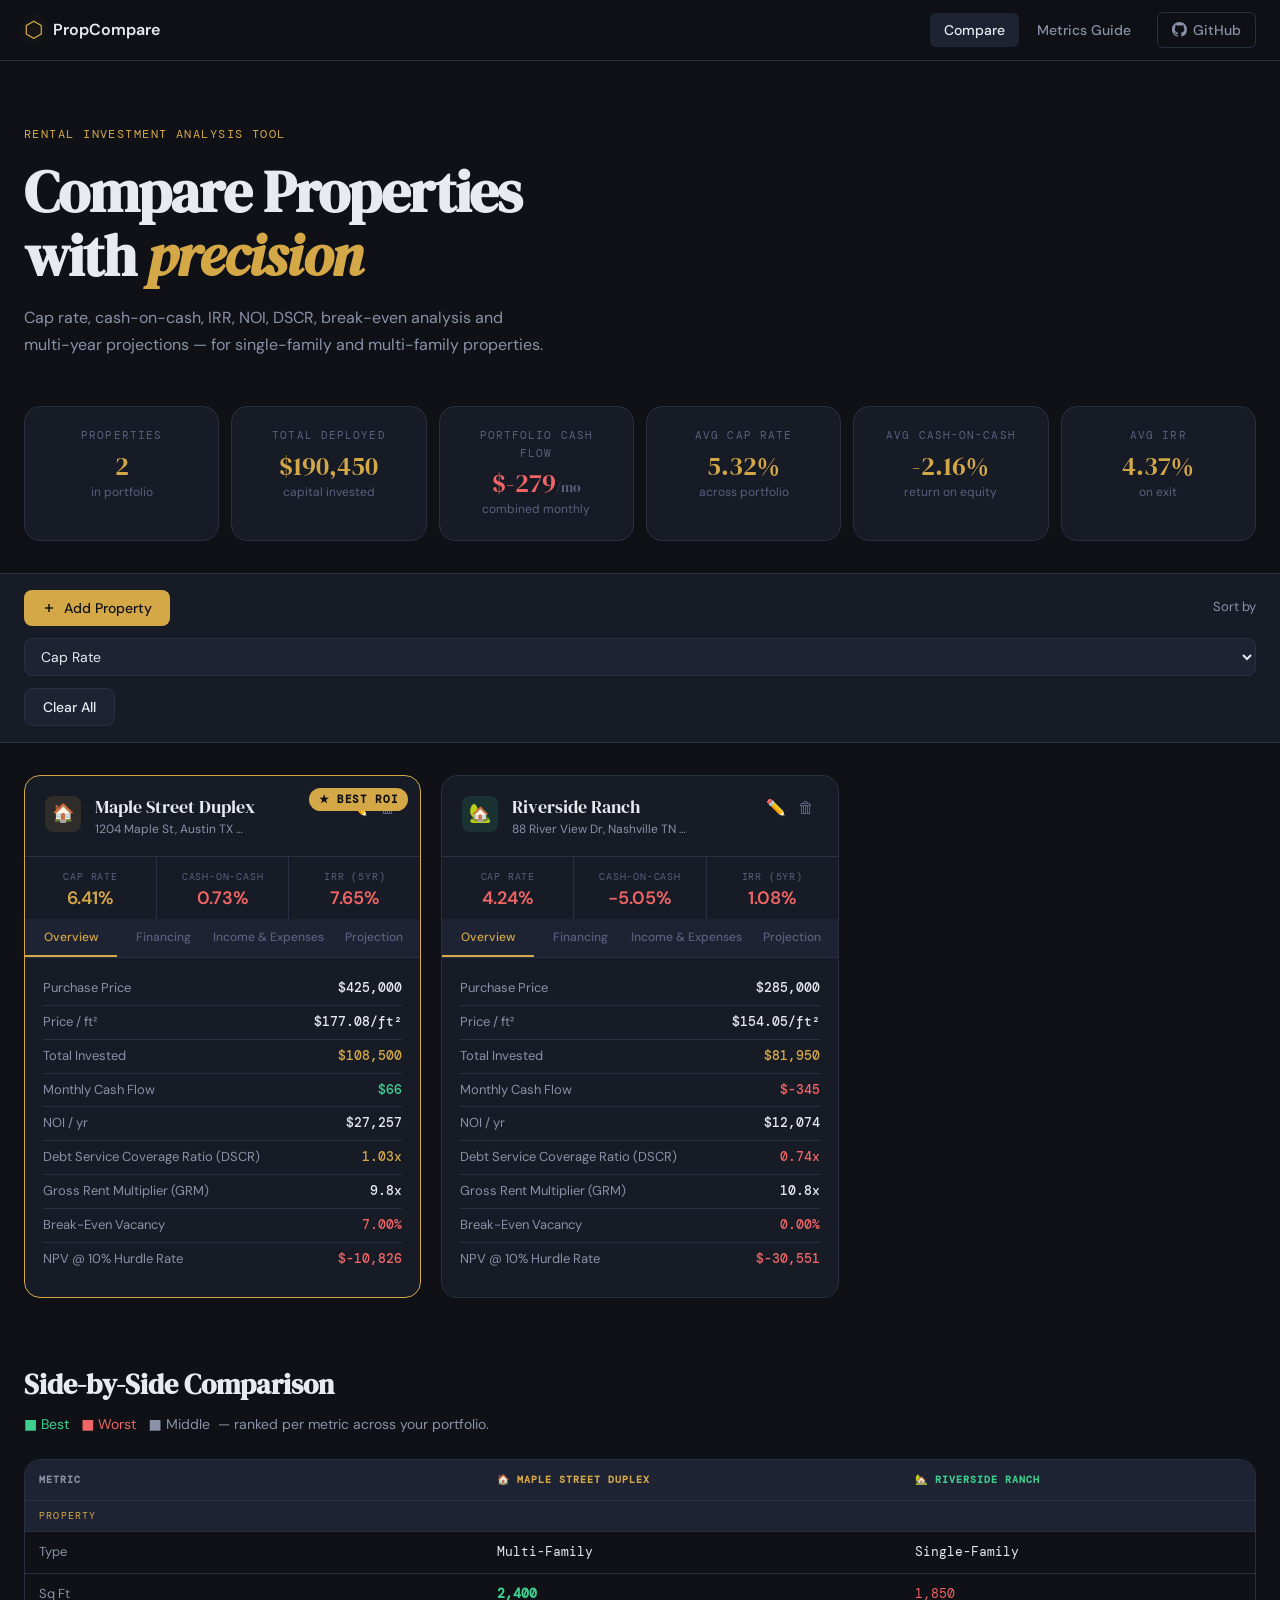
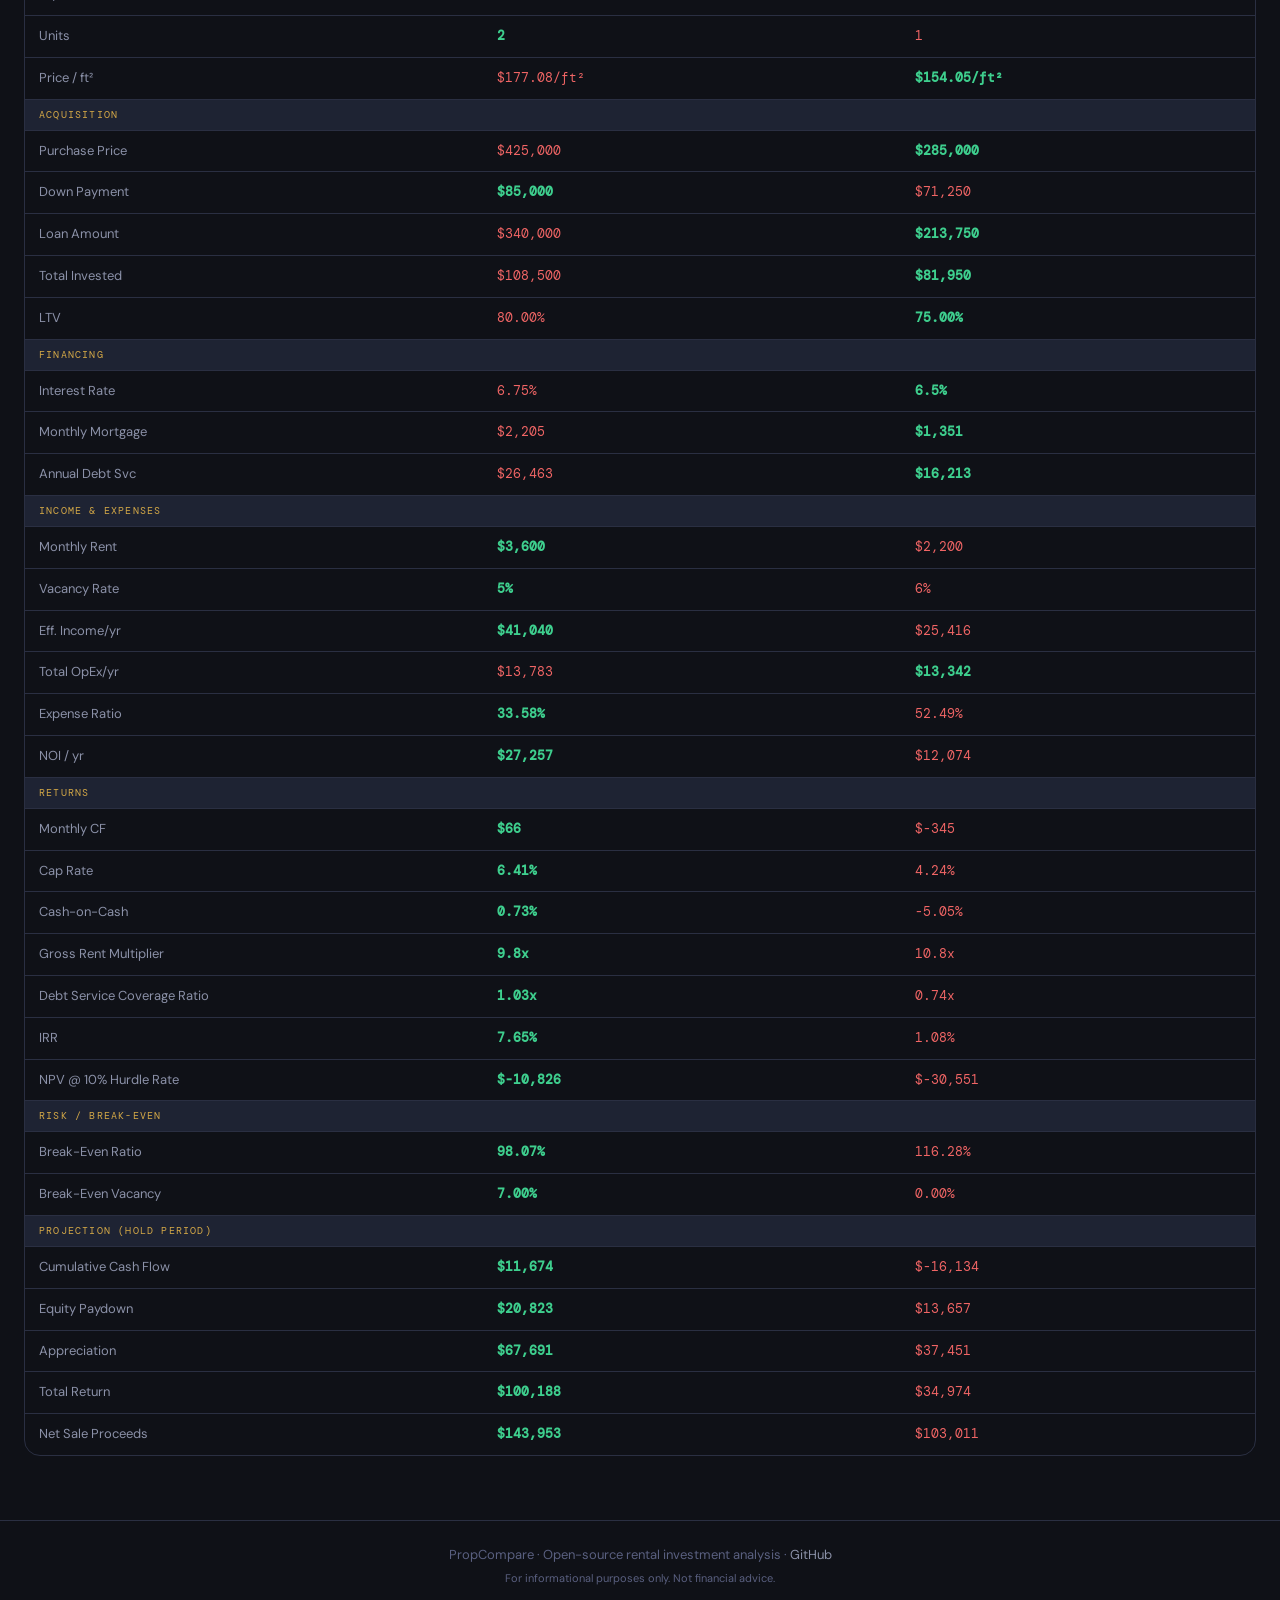
==== commit 8ea4e28f: "Add files via upload" ====
--- a/index.html
+++ b/index.html
@@ -119,6 +119,42 @@
             <label for="f-sqft">Square Footage</label>
             <input type="number" id="f-sqft" placeholder="1800" min="0" />
           </div>
+          <div class="form-group">
+            <label for="f-year_built">Year Built</label>
+            <input type="number" id="f-year_built" placeholder="2005" min="1800" max="2025" />
+          </div>
+          <div class="form-group">
+            <label for="f-bedrooms">Bedrooms</label>
+            <input type="number" id="f-bedrooms" placeholder="3" min="0" max="20" />
+          </div>
+          <div class="form-group">
+            <label for="f-bathrooms">Bathrooms</label>
+            <input type="number" id="f-bathrooms" placeholder="2" min="0" max="20" step="0.5" />
+          </div>
+          <div class="form-group">
+            <label for="f-basement">Basement</label>
+            <select id="f-basement">
+              <option value="">— Select —</option>
+              <option value="yes">Yes — Finished</option>
+              <option value="unfinished">Yes — Unfinished</option>
+              <option value="partial">Yes — Partial</option>
+              <option value="no">No</option>
+            </select>
+          </div>
+          <div class="form-group">
+            <label for="f-garage">Garage</label>
+            <select id="f-garage">
+              <option value="">— Select —</option>
+              <option value="attached">Attached</option>
+              <option value="detached">Detached</option>
+              <option value="carport">Carport</option>
+              <option value="no">No Garage</option>
+            </select>
+          </div>
+          <div class="form-group">
+            <label for="f-parking_spaces">Parking Spaces</label>
+            <input type="number" id="f-parking_spaces" placeholder="2" min="0" max="20" />
+          </div>
         </div>
 
         <!-- Multi-family only -->
@@ -133,7 +169,6 @@
 
         <!-- Single-family only -->
         <div id="sf-fields" style="display:none">
-          <!-- no extra fields needed beyond shared ones -->
         </div>
 
         <!-- ── 2. Purchase & Financing ── -->
